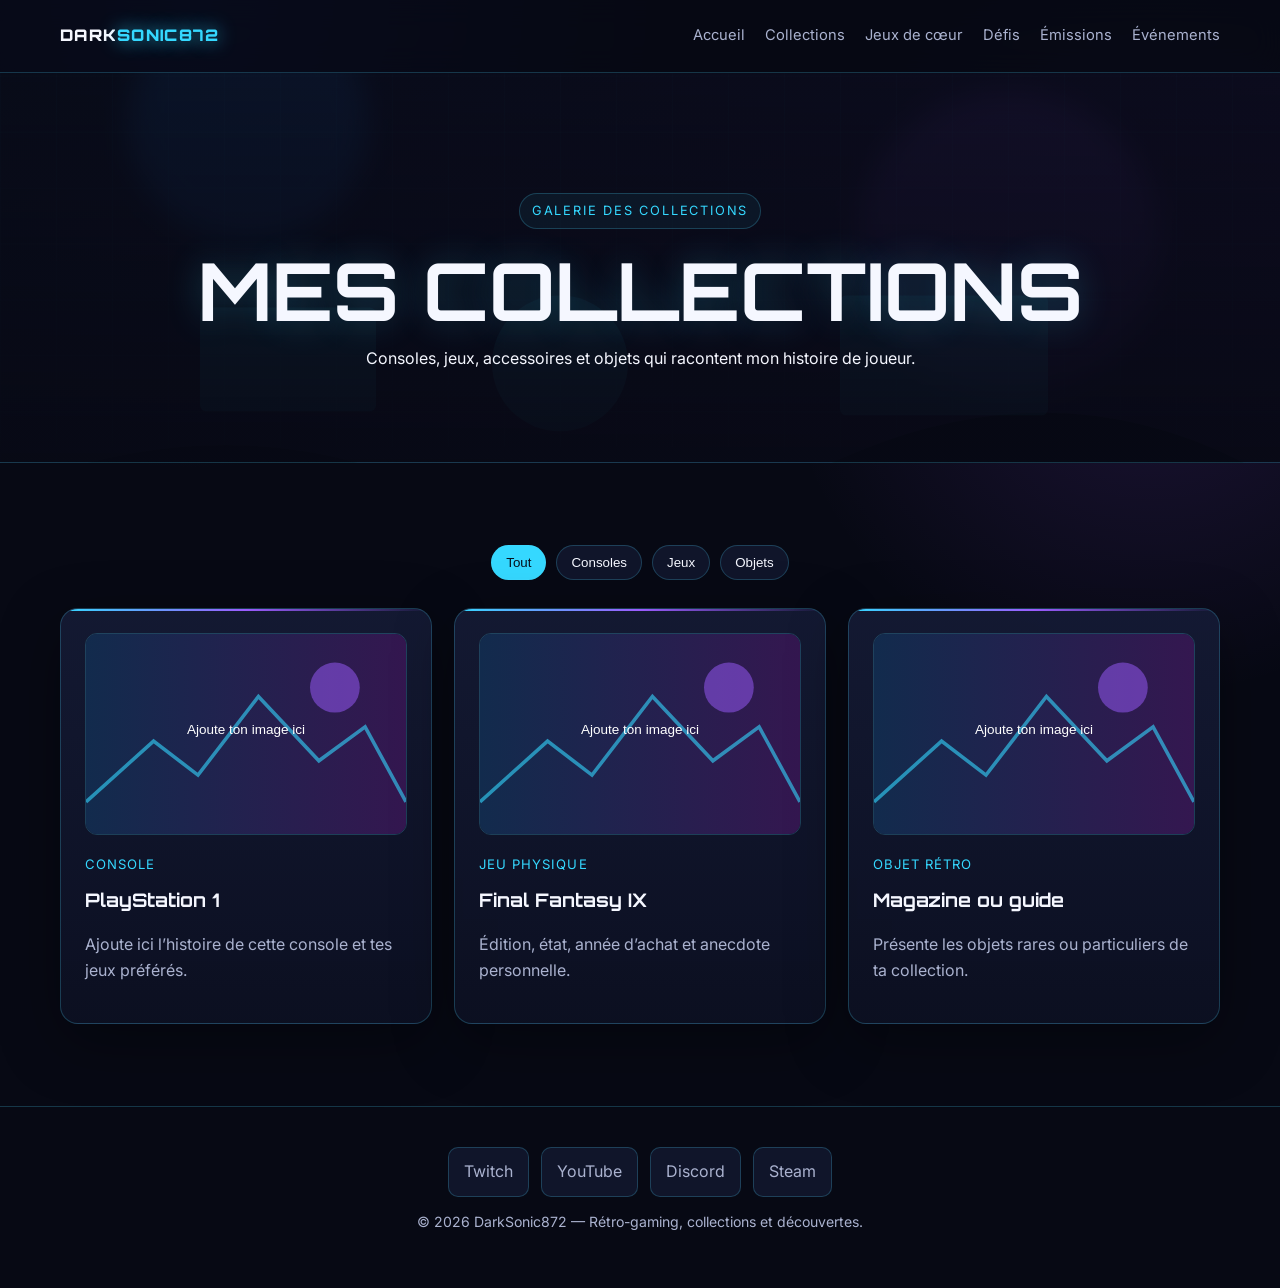
==== collections.html @ 5c7d4916 "Add files via upload" ====
<!doctype html><html lang="fr"><head><meta charset="utf-8"><meta name="viewport" content="width=device-width,initial-scale=1"><meta name="description" content="Univers gaming et rétro-gaming de DarkSonic872"><title>Mes collections — DarkSonic872</title><link rel="preconnect" href="https://fonts.googleapis.com"><link rel="preconnect" href="https://fonts.gstatic.com" crossorigin><link href="https://fonts.googleapis.com/css2?family=Inter:wght@400;600;800&family=Orbitron:wght@600;800;900&display=swap" rel="stylesheet"><link rel="stylesheet" href="css/style.css"></head><body><header class="site-header"><div class="wrap nav"><a class="brand" href="index.html">DARK<span>SONIC872</span></a><button class="menu-btn" aria-label="Ouvrir le menu">☰</button><nav class="nav-links"><a href="index.html">Accueil</a><a href="collections.html">Collections</a><a href="jeux-de-coeur.html">Jeux de cœur</a><a href="defis.html">Défis</a><a href="emissions.html">Émissions</a><a href="evenements.html">Événements</a></nav></div></header>
<main><section class="page-hero"><div class="wrap"><span class="eyebrow">Galerie des collections</span><h1>Mes collections</h1><p>Consoles, jeux, accessoires et objets qui racontent mon histoire de joueur.</p></div></section><section><div class="wrap"><div class="filters"><button class="filter-btn active" data-filter="all">Tout</button><button class="filter-btn" data-filter="console">Consoles</button><button class="filter-btn" data-filter="jeu">Jeux</button><button class="filter-btn" data-filter="objet">Objets</button></div><div class="grid grid-3"><article class="card collection-card" data-category="console"><img src="images/placeholder.svg" alt="Console"><span class="meta">Console</span><h3>PlayStation 1</h3><p>Ajoute ici l’histoire de cette console et tes jeux préférés.</p></article><article class="card collection-card" data-category="jeu"><img src="images/placeholder.svg" alt="Jeu"><span class="meta">Jeu physique</span><h3>Final Fantasy IX</h3><p>Édition, état, année d’achat et anecdote personnelle.</p></article><article class="card collection-card" data-category="objet"><img src="images/placeholder.svg" alt="Objet"><span class="meta">Objet rétro</span><h3>Magazine ou guide</h3><p>Présente les objets rares ou particuliers de ta collection.</p></article></div></div></section></main><footer class="site-footer"><div class="wrap"><div class="socials"><a href="#">Twitch</a><a href="#">YouTube</a><a href="#">Discord</a><a href="#">Steam</a></div><p class="small">© 2026 DarkSonic872 — Rétro-gaming, collections et découvertes.</p></div></footer><script src="js/script.js"></script></body></html>
---- css/style.css ----
:root{--bg:#070914;--panel:#10152a;--panel2:#151b35;--cyan:#35d8ff;--blue:#3b82f6;--purple:#9b5cff;--text:#f5f7ff;--muted:#aab2cf;--line:rgba(80,220,255,.22);--shadow:0 18px 60px rgba(0,0,0,.35)}
*{box-sizing:border-box}html{scroll-behavior:smooth}body{margin:0;font-family:Inter,Arial,sans-serif;background:radial-gradient(circle at 15% 0%,rgba(54,90,255,.18),transparent 28%),radial-gradient(circle at 90% 25%,rgba(157,80,255,.14),transparent 25%),var(--bg);color:var(--text);line-height:1.6}a{color:inherit;text-decoration:none}img{max-width:100%;display:block}.wrap{width:min(1160px,92%);margin:auto}.site-header{position:sticky;top:0;z-index:20;background:rgba(7,9,20,.82);backdrop-filter:blur(14px);border-bottom:1px solid var(--line)}.nav{min-height:72px;display:flex;align-items:center;justify-content:space-between;gap:24px}.brand{font-family:Orbitron,Arial,sans-serif;font-weight:900;letter-spacing:.08em}.brand span{color:var(--cyan);text-shadow:0 0 18px rgba(53,216,255,.8)}.nav-links{display:flex;gap:20px;align-items:center}.nav-links a{font-size:.92rem;color:var(--muted)}.nav-links a:hover,.nav-links a.active{color:var(--cyan)}.menu-btn{display:none;background:none;border:1px solid var(--line);color:white;border-radius:10px;padding:8px 11px}.hero{min-height:650px;display:grid;place-items:center;position:relative;overflow:hidden;border-bottom:1px solid var(--line)}.hero:before{content:"";position:absolute;inset:0;background:linear-gradient(rgba(8,10,24,.30),rgba(8,10,24,.92)),url('../images/hero.svg') center/cover no-repeat}.hero-content{position:relative;text-align:center;max-width:880px;padding:100px 0}.eyebrow{display:inline-block;padding:7px 12px;border:1px solid var(--line);background:rgba(53,216,255,.06);border-radius:999px;color:var(--cyan);font-size:.8rem;letter-spacing:.14em;text-transform:uppercase}.hero h1,.page-hero h1{font-family:Orbitron,Arial,sans-serif;font-size:clamp(2.8rem,8vw,6.6rem);line-height:.98;margin:22px 0 16px;text-transform:uppercase;text-shadow:0 0 35px rgba(53,216,255,.24)}.hero h1 span{display:block;color:var(--cyan)}.hero p{max-width:700px;margin:0 auto 28px;color:var(--muted);font-size:1.1rem}.actions{display:flex;justify-content:center;gap:14px;flex-wrap:wrap}.btn{display:inline-flex;align-items:center;justify-content:center;padding:13px 19px;border-radius:10px;font-weight:800;border:1px solid transparent;transition:.2s}.btn-primary{background:linear-gradient(135deg,var(--cyan),var(--blue));color:#06101c;box-shadow:0 0 28px rgba(53,216,255,.25)}.btn-secondary{border-color:rgba(155,92,255,.65);background:rgba(155,92,255,.10)}.btn:hover{transform:translateY(-2px)}section{padding:82px 0}.section-title{text-align:center;margin-bottom:36px}.section-title h2{font-family:Orbitron,Arial,sans-serif;margin:0;font-size:clamp(1.8rem,4vw,3rem)}.section-title p{color:var(--muted);max-width:680px;margin:10px auto 0}.grid{display:grid;gap:22px}.grid-3{grid-template-columns:repeat(3,1fr)}.grid-2{grid-template-columns:repeat(2,1fr)}.card{background:linear-gradient(180deg,rgba(21,27,53,.92),rgba(12,16,34,.96));border:1px solid var(--line);border-radius:18px;padding:24px;box-shadow:var(--shadow);position:relative;overflow:hidden}.card:before{content:"";position:absolute;inset:0 auto auto 0;width:100%;height:2px;background:linear-gradient(90deg,var(--cyan),var(--purple),transparent)}.card h3{font-family:Orbitron,Arial,sans-serif;margin:10px 0}.card p{color:var(--muted)}.icon{font-size:2rem}.feature-link{color:var(--cyan);font-weight:800}.spotlight{display:grid;grid-template-columns:1.1fr .9fr;gap:32px;align-items:center}.spotlight-art{border-radius:22px;overflow:hidden;border:1px solid var(--line);box-shadow:var(--shadow)}.tag{display:inline-block;color:var(--cyan);font-size:.8rem;text-transform:uppercase;letter-spacing:.13em}.stats{display:grid;grid-template-columns:repeat(3,1fr);gap:14px;margin-top:22px}.stat{padding:18px;border:1px solid var(--line);background:rgba(255,255,255,.025);border-radius:14px;text-align:center}.stat strong{display:block;font-size:1.5rem;color:var(--cyan)}.socials{display:flex;gap:12px;flex-wrap:wrap;justify-content:center}.socials a{padding:11px 15px;border-radius:10px;background:var(--panel);border:1px solid var(--line)}.page-hero{padding:120px 0 75px;text-align:center;border-bottom:1px solid var(--line);background:linear-gradient(rgba(7,9,20,.7),rgba(7,9,20,.95)),url('../images/hero.svg') center/cover}.page-hero h1{font-size:clamp(2.4rem,7vw,5rem)}.filters{display:flex;gap:10px;flex-wrap:wrap;justify-content:center;margin-bottom:28px}.filter-btn{cursor:pointer;border:1px solid var(--line);background:var(--panel);color:var(--text);padding:9px 14px;border-radius:999px}.filter-btn.active{background:var(--cyan);color:#06101c}.collection-card img,.game-card img,.event-card img{aspect-ratio:16/10;object-fit:cover;border-radius:12px;border:1px solid var(--line);margin-bottom:16px}.meta{color:var(--cyan);font-size:.82rem;text-transform:uppercase;letter-spacing:.08em}.progress{height:11px;background:#070a15;border-radius:999px;overflow:hidden;border:1px solid var(--line)}.progress span{display:block;height:100%;background:linear-gradient(90deg,var(--cyan),var(--purple))}.status{display:inline-block;padding:5px 9px;border-radius:999px;background:rgba(53,216,255,.10);color:var(--cyan);font-size:.78rem}.site-footer{padding:40px 0;border-top:1px solid var(--line);color:var(--muted);text-align:center}.small{font-size:.88rem}.hidden{display:none!important}
@media(max-width:850px){.grid-3{grid-template-columns:1fr 1fr}.spotlight{grid-template-columns:1fr}.nav-links{display:none;position:absolute;left:4%;right:4%;top:72px;flex-direction:column;background:#0b0f20;border:1px solid var(--line);padding:18px;border-radius:14px}.nav-links.open{display:flex}.menu-btn{display:block}.hero{min-height:560px}}
@media(max-width:600px){.grid-3,.grid-2,.stats{grid-template-columns:1fr}.hero-content{padding:80px 0}.hero h1{font-size:2.7rem}section{padding:62px 0}.card{padding:20px}}
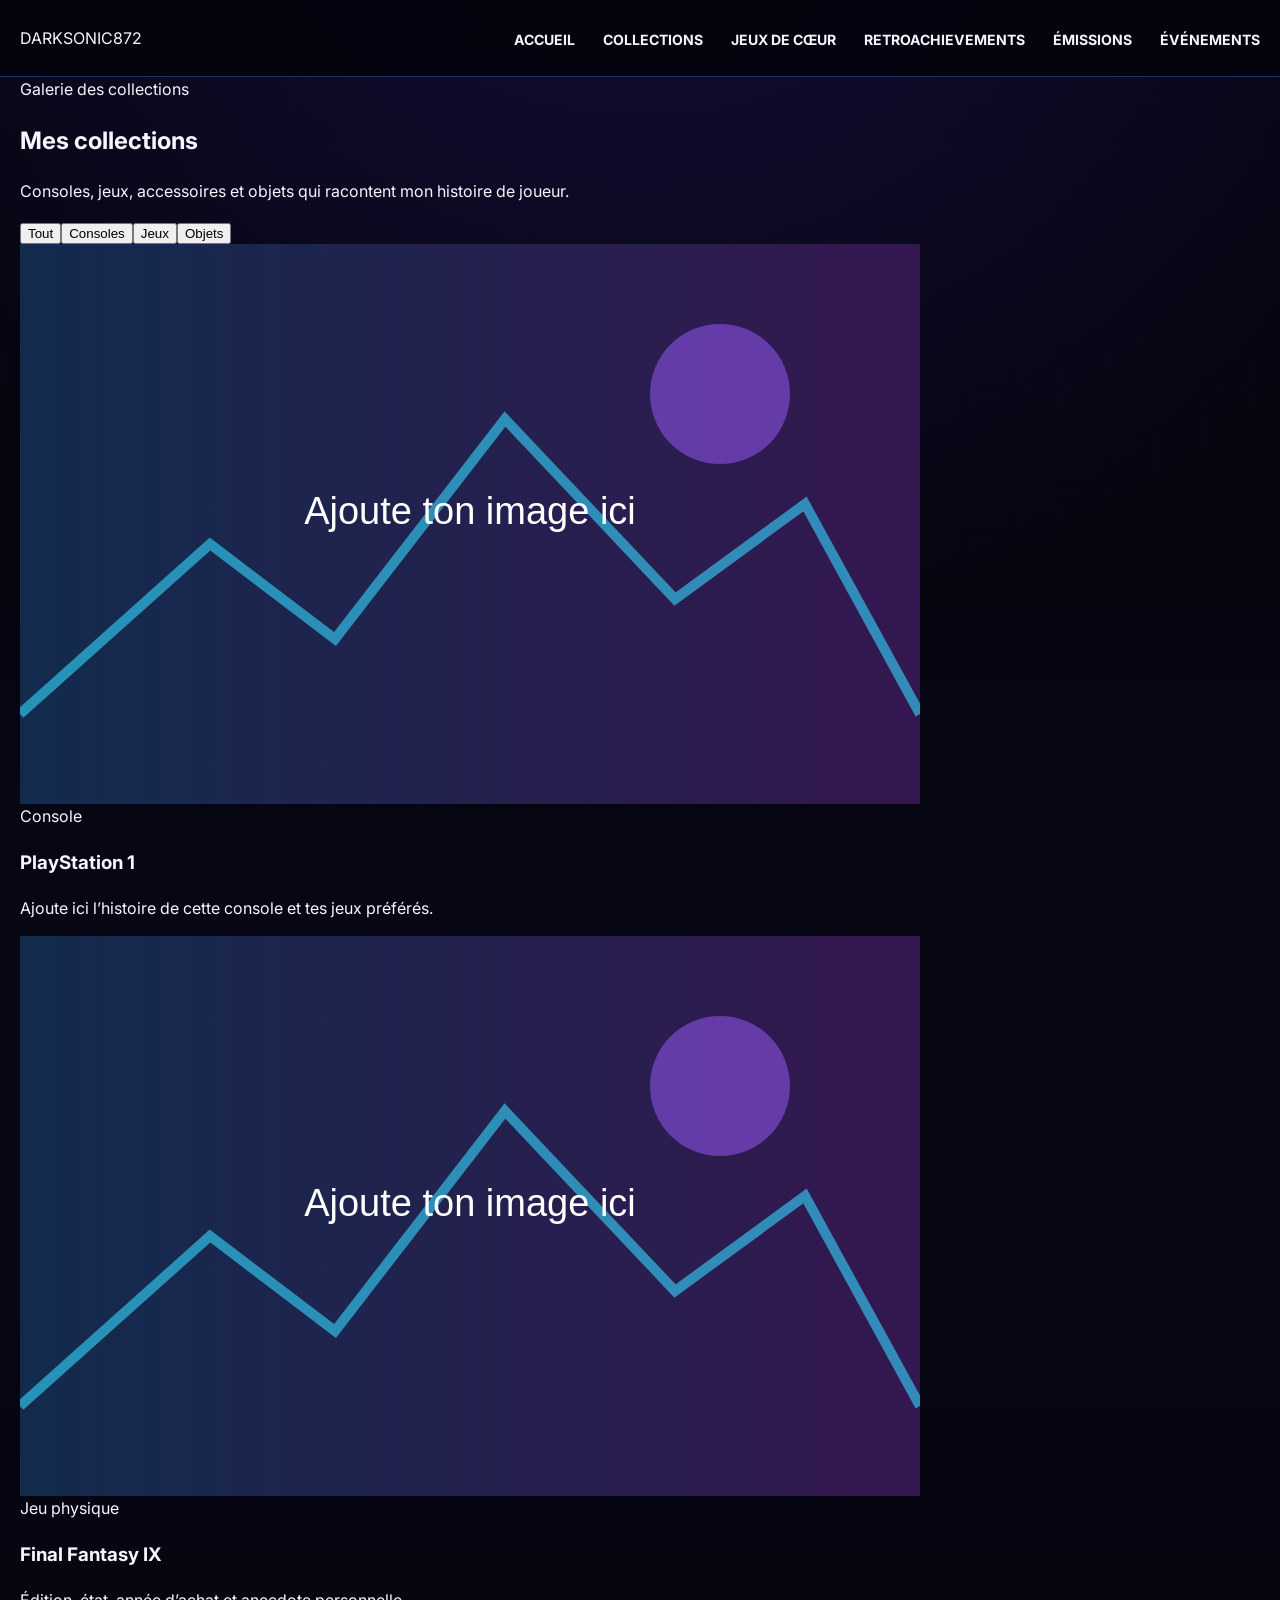
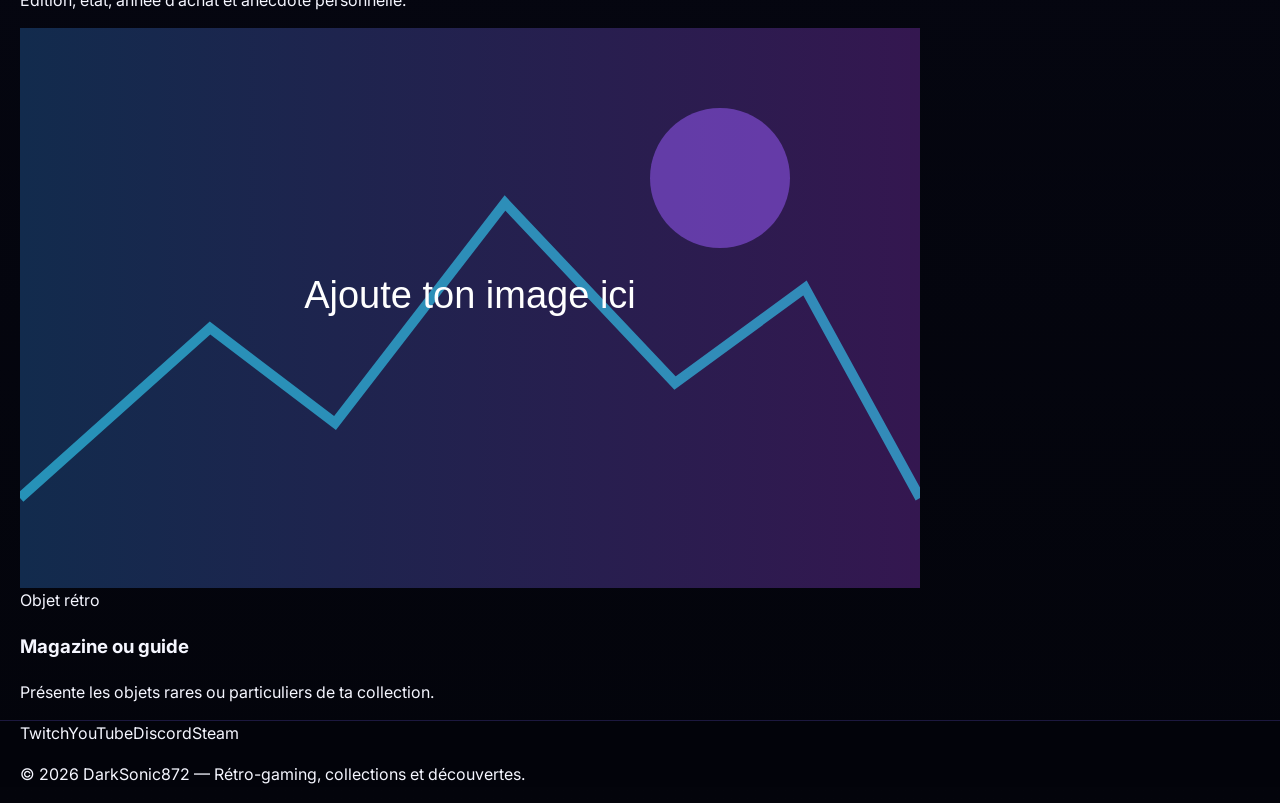
==== commit 2ff1842c: "Add files via upload" ====
--- a/collections.html
+++ b/collections.html
@@ -1,2 +1,2 @@
-<!doctype html><html lang="fr"><head><meta charset="utf-8"><meta name="viewport" content="width=device-width,initial-scale=1"><meta name="description" content="Univers gaming et rétro-gaming de DarkSonic872"><title>Mes collections — DarkSonic872</title><link rel="preconnect" href="https://fonts.googleapis.com"><link rel="preconnect" href="https://fonts.gstatic.com" crossorigin><link href="https://fonts.googleapis.com/css2?family=Inter:wght@400;600;800&family=Orbitron:wght@600;800;900&display=swap" rel="stylesheet"><link rel="stylesheet" href="css/style.css"></head><body><header class="site-header"><div class="wrap nav"><a class="brand" href="index.html">DARK<span>SONIC872</span></a><button class="menu-btn" aria-label="Ouvrir le menu">☰</button><nav class="nav-links"><a href="index.html">Accueil</a><a href="collections.html">Collections</a><a href="jeux-de-coeur.html">Jeux de cœur</a><a href="defis.html">Défis</a><a href="emissions.html">Émissions</a><a href="evenements.html">Événements</a></nav></div></header>
+<!doctype html><html lang="fr"><head><meta charset="utf-8"><meta name="viewport" content="width=device-width,initial-scale=1"><meta name="description" content="Univers gaming et rétro-gaming de DarkSonic872"><title>Mes collections — DarkSonic872</title><link rel="preconnect" href="https://fonts.googleapis.com"><link rel="preconnect" href="https://fonts.gstatic.com" crossorigin><link href="https://fonts.googleapis.com/css2?family=Inter:wght@400;600;800&family=Orbitron:wght@600;800;900&display=swap" rel="stylesheet"><link rel="stylesheet" href="css/style.css"></head><body><header class="site-header"><div class="wrap nav"><a class="brand" href="index.html">DARK<span>SONIC872</span></a><button class="menu-btn" aria-label="Ouvrir le menu">☰</button><nav class="nav-links"><a href="index.html">Accueil</a><a href="collections.html">Collections</a><a href="jeux-de-coeur.html">Jeux de cœur</a><a href="retroachievements.html">RetroAchievements</a><a href="emissions.html">Émissions</a><a href="evenements.html">Événements</a></nav></div></header>
 <main><section class="page-hero"><div class="wrap"><span class="eyebrow">Galerie des collections</span><h1>Mes collections</h1><p>Consoles, jeux, accessoires et objets qui racontent mon histoire de joueur.</p></div></section><section><div class="wrap"><div class="filters"><button class="filter-btn active" data-filter="all">Tout</button><button class="filter-btn" data-filter="console">Consoles</button><button class="filter-btn" data-filter="jeu">Jeux</button><button class="filter-btn" data-filter="objet">Objets</button></div><div class="grid grid-3"><article class="card collection-card" data-category="console"><img src="images/placeholder.svg" alt="Console"><span class="meta">Console</span><h3>PlayStation 1</h3><p>Ajoute ici l’histoire de cette console et tes jeux préférés.</p></article><article class="card collection-card" data-category="jeu"><img src="images/placeholder.svg" alt="Jeu"><span class="meta">Jeu physique</span><h3>Final Fantasy IX</h3><p>Édition, état, année d’achat et anecdote personnelle.</p></article><article class="card collection-card" data-category="objet"><img src="images/placeholder.svg" alt="Objet"><span class="meta">Objet rétro</span><h3>Magazine ou guide</h3><p>Présente les objets rares ou particuliers de ta collection.</p></article></div></div></section></main><footer class="site-footer"><div class="wrap"><div class="socials"><a href="#">Twitch</a><a href="#">YouTube</a><a href="#">Discord</a><a href="#">Steam</a></div><p class="small">© 2026 DarkSonic872 — Rétro-gaming, collections et découvertes.</p></div></footer><script src="js/script.js"></script></body></html>
--- a/css/style.css
+++ b/css/style.css
@@ -1,4 +1,335 @@
-:root{--bg:#070914;--panel:#10152a;--panel2:#151b35;--cyan:#35d8ff;--blue:#3b82f6;--purple:#9b5cff;--text:#f5f7ff;--muted:#aab2cf;--line:rgba(80,220,255,.22);--shadow:0 18px 60px rgba(0,0,0,.35)}
-*{box-sizing:border-box}html{scroll-behavior:smooth}body{margin:0;font-family:Inter,Arial,sans-serif;background:radial-gradient(circle at 15% 0%,rgba(54,90,255,.18),transparent 28%),radial-gradient(circle at 90% 25%,rgba(157,80,255,.14),transparent 25%),var(--bg);color:var(--text);line-height:1.6}a{color:inherit;text-decoration:none}img{max-width:100%;display:block}.wrap{width:min(1160px,92%);margin:auto}.site-header{position:sticky;top:0;z-index:20;background:rgba(7,9,20,.82);backdrop-filter:blur(14px);border-bottom:1px solid var(--line)}.nav{min-height:72px;display:flex;align-items:center;justify-content:space-between;gap:24px}.brand{font-family:Orbitron,Arial,sans-serif;font-weight:900;letter-spacing:.08em}.brand span{color:var(--cyan);text-shadow:0 0 18px rgba(53,216,255,.8)}.nav-links{display:flex;gap:20px;align-items:center}.nav-links a{font-size:.92rem;color:var(--muted)}.nav-links a:hover,.nav-links a.active{color:var(--cyan)}.menu-btn{display:none;background:none;border:1px solid var(--line);color:white;border-radius:10px;padding:8px 11px}.hero{min-height:650px;display:grid;place-items:center;position:relative;overflow:hidden;border-bottom:1px solid var(--line)}.hero:before{content:"";position:absolute;inset:0;background:linear-gradient(rgba(8,10,24,.30),rgba(8,10,24,.92)),url('../images/hero.svg') center/cover no-repeat}.hero-content{position:relative;text-align:center;max-width:880px;padding:100px 0}.eyebrow{display:inline-block;padding:7px 12px;border:1px solid var(--line);background:rgba(53,216,255,.06);border-radius:999px;color:var(--cyan);font-size:.8rem;letter-spacing:.14em;text-transform:uppercase}.hero h1,.page-hero h1{font-family:Orbitron,Arial,sans-serif;font-size:clamp(2.8rem,8vw,6.6rem);line-height:.98;margin:22px 0 16px;text-transform:uppercase;text-shadow:0 0 35px rgba(53,216,255,.24)}.hero h1 span{display:block;color:var(--cyan)}.hero p{max-width:700px;margin:0 auto 28px;color:var(--muted);font-size:1.1rem}.actions{display:flex;justify-content:center;gap:14px;flex-wrap:wrap}.btn{display:inline-flex;align-items:center;justify-content:center;padding:13px 19px;border-radius:10px;font-weight:800;border:1px solid transparent;transition:.2s}.btn-primary{background:linear-gradient(135deg,var(--cyan),var(--blue));color:#06101c;box-shadow:0 0 28px rgba(53,216,255,.25)}.btn-secondary{border-color:rgba(155,92,255,.65);background:rgba(155,92,255,.10)}.btn:hover{transform:translateY(-2px)}section{padding:82px 0}.section-title{text-align:center;margin-bottom:36px}.section-title h2{font-family:Orbitron,Arial,sans-serif;margin:0;font-size:clamp(1.8rem,4vw,3rem)}.section-title p{color:var(--muted);max-width:680px;margin:10px auto 0}.grid{display:grid;gap:22px}.grid-3{grid-template-columns:repeat(3,1fr)}.grid-2{grid-template-columns:repeat(2,1fr)}.card{background:linear-gradient(180deg,rgba(21,27,53,.92),rgba(12,16,34,.96));border:1px solid var(--line);border-radius:18px;padding:24px;box-shadow:var(--shadow);position:relative;overflow:hidden}.card:before{content:"";position:absolute;inset:0 auto auto 0;width:100%;height:2px;background:linear-gradient(90deg,var(--cyan),var(--purple),transparent)}.card h3{font-family:Orbitron,Arial,sans-serif;margin:10px 0}.card p{color:var(--muted)}.icon{font-size:2rem}.feature-link{color:var(--cyan);font-weight:800}.spotlight{display:grid;grid-template-columns:1.1fr .9fr;gap:32px;align-items:center}.spotlight-art{border-radius:22px;overflow:hidden;border:1px solid var(--line);box-shadow:var(--shadow)}.tag{display:inline-block;color:var(--cyan);font-size:.8rem;text-transform:uppercase;letter-spacing:.13em}.stats{display:grid;grid-template-columns:repeat(3,1fr);gap:14px;margin-top:22px}.stat{padding:18px;border:1px solid var(--line);background:rgba(255,255,255,.025);border-radius:14px;text-align:center}.stat strong{display:block;font-size:1.5rem;color:var(--cyan)}.socials{display:flex;gap:12px;flex-wrap:wrap;justify-content:center}.socials a{padding:11px 15px;border-radius:10px;background:var(--panel);border:1px solid var(--line)}.page-hero{padding:120px 0 75px;text-align:center;border-bottom:1px solid var(--line);background:linear-gradient(rgba(7,9,20,.7),rgba(7,9,20,.95)),url('../images/hero.svg') center/cover}.page-hero h1{font-size:clamp(2.4rem,7vw,5rem)}.filters{display:flex;gap:10px;flex-wrap:wrap;justify-content:center;margin-bottom:28px}.filter-btn{cursor:pointer;border:1px solid var(--line);background:var(--panel);color:var(--text);padding:9px 14px;border-radius:999px}.filter-btn.active{background:var(--cyan);color:#06101c}.collection-card img,.game-card img,.event-card img{aspect-ratio:16/10;object-fit:cover;border-radius:12px;border:1px solid var(--line);margin-bottom:16px}.meta{color:var(--cyan);font-size:.82rem;text-transform:uppercase;letter-spacing:.08em}.progress{height:11px;background:#070a15;border-radius:999px;overflow:hidden;border:1px solid var(--line)}.progress span{display:block;height:100%;background:linear-gradient(90deg,var(--cyan),var(--purple))}.status{display:inline-block;padding:5px 9px;border-radius:999px;background:rgba(53,216,255,.10);color:var(--cyan);font-size:.78rem}.site-footer{padding:40px 0;border-top:1px solid var(--line);color:var(--muted);text-align:center}.small{font-size:.88rem}.hidden{display:none!important}
-@media(max-width:850px){.grid-3{grid-template-columns:1fr 1fr}.spotlight{grid-template-columns:1fr}.nav-links{display:none;position:absolute;left:4%;right:4%;top:72px;flex-direction:column;background:#0b0f20;border:1px solid var(--line);padding:18px;border-radius:14px}.nav-links.open{display:flex}.menu-btn{display:block}.hero{min-height:560px}}
-@media(max-width:600px){.grid-3,.grid-2,.stats{grid-template-columns:1fr}.hero-content{padding:80px 0}.hero h1{font-size:2.7rem}section{padding:62px 0}.card{padding:20px}}
+:root {
+  --bg: #050611;
+  --bg-soft: #090b19;
+  --panel: rgba(10, 13, 29, 0.88);
+  --panel-solid: #0c1022;
+  --text: #f5f6ff;
+  --muted: #a8acc4;
+  --purple: #c45cff;
+  --purple-dark: #7b2cff;
+  --blue: #37a7ff;
+  --cyan: #39e5ff;
+  --green: #4cf27a;
+  --red: #ff4f62;
+  --gold: #ffd45a;
+  --border: rgba(116, 151, 255, 0.26);
+  --shadow: 0 24px 80px rgba(0, 0, 0, 0.48);
+}
+
+* { box-sizing: border-box; }
+html { scroll-behavior: smooth; }
+body {
+  margin: 0;
+  min-width: 320px;
+  color: var(--text);
+  background:
+    radial-gradient(circle at 50% -15%, rgba(100, 50, 255, 0.22), transparent 35%),
+    linear-gradient(180deg, #04050d 0%, #060713 45%, #03040b 100%);
+  font-family: Inter, Arial, sans-serif;
+  line-height: 1.55;
+}
+body::before {
+  content: "";
+  position: fixed;
+  inset: 0;
+  z-index: -1;
+  pointer-events: none;
+  opacity: .16;
+  background-image:
+    linear-gradient(rgba(72, 98, 180, .12) 1px, transparent 1px),
+    linear-gradient(90deg, rgba(72, 98, 180, .12) 1px, transparent 1px);
+  background-size: 48px 48px;
+  mask-image: linear-gradient(to bottom, black, transparent 85%);
+}
+a { color: inherit; text-decoration: none; }
+img { max-width: 100%; display: block; }
+button, a { -webkit-tap-highlight-color: transparent; }
+.wrap { width: min(1320px, calc(100% - 40px)); margin: 0 auto; }
+
+.site-header {
+  position: sticky;
+  top: 0;
+  z-index: 50;
+  border-bottom: 1px solid rgba(80, 137, 255, .35);
+  background: rgba(3, 4, 12, .88);
+  backdrop-filter: blur(18px);
+}
+.nav { min-height: 76px; display: flex; align-items: center; gap: 28px; }
+.brand { width: 230px; flex: 0 0 auto; }
+.brand img { width: 100%; height: 54px; object-fit: contain; object-position: left center; }
+.nav-links { display: flex; align-items: center; justify-content: center; gap: 28px; margin-left: auto; }
+.nav-links a {
+  position: relative;
+  padding: 27px 0 24px;
+  color: #f4f5ff;
+  font-weight: 700;
+  font-size: .88rem;
+  text-transform: uppercase;
+}
+.nav-links a::after {
+  content: "";
+  position: absolute;
+  left: 0; right: 0; bottom: 15px;
+  height: 2px;
+  transform: scaleX(0);
+  background: linear-gradient(90deg, var(--blue), var(--purple));
+  box-shadow: 0 0 14px var(--purple);
+  transition: transform .2s ease;
+}
+.nav-links a:hover::after, .nav-links a.active::after { transform: scaleX(1); }
+.header-socials { display: flex; gap: 9px; margin-left: 10px; }
+.header-socials a {
+  width: 38px; height: 38px;
+  display: grid; place-items: center;
+  border: 1px solid var(--border);
+  border-radius: 10px;
+  background: rgba(14, 18, 38, .8);
+  font-weight: 900;
+  transition: transform .2s ease, box-shadow .2s ease, border-color .2s ease;
+}
+.header-socials a:hover { transform: translateY(-3px); border-color: var(--cyan); box-shadow: 0 0 22px rgba(57,229,255,.34); }
+.menu-btn { display: none; margin-left: auto; border: 0; background: transparent; color: white; font-size: 1.8rem; cursor: pointer; }
+
+.hero {
+  position: relative;
+  overflow: hidden;
+  padding: 72px 0 42px;
+  border-bottom: 1px solid rgba(118, 80, 255, .28);
+  background:
+    linear-gradient(180deg, rgba(4,5,14,.25), rgba(4,5,14,.9)),
+    radial-gradient(circle at 15% 50%, rgba(43,106,255,.17), transparent 28%),
+    radial-gradient(circle at 85% 42%, rgba(194,54,255,.18), transparent 30%);
+}
+.hero::after {
+  content: "";
+  position: absolute;
+  left: 50%; bottom: -120px;
+  width: 780px; height: 270px;
+  transform: translateX(-50%);
+  background: radial-gradient(ellipse, rgba(99, 55, 255, .3), transparent 67%);
+  filter: blur(30px);
+}
+.hero-glow { position: absolute; border-radius: 50%; filter: blur(80px); opacity: .24; }
+.hero-glow-one { width: 360px; height: 360px; left: -100px; top: 50px; background: var(--blue); }
+.hero-glow-two { width: 360px; height: 360px; right: -100px; top: 20px; background: var(--purple); }
+.hero-content { position: relative; z-index: 2; text-align: center; }
+.hero-banner {
+  display: block;
+  width: min(950px, 92vw);
+  max-height: 320px;
+  object-fit: contain;
+  margin: 0 auto 18px;
+  border-radius: 18px;
+  filter: drop-shadow(0 0 18px rgba(57,160,255,.28)) drop-shadow(0 0 34px rgba(192,67,255,.20));
+  animation: logo-in .9s ease both;
+}
+@keyframes logo-in { from { opacity: 0; transform: translateY(-18px) scale(.97); } to { opacity: 1; transform: none; } }
+.hero-tagline { display: flex; justify-content: center; flex-wrap: wrap; gap: 14px 26px; margin: 0 auto 30px; font-size: 1rem; font-weight: 600; }
+.hero-tagline span { white-space: nowrap; }
+.hero-links { display: grid; grid-template-columns: repeat(3, 1fr); gap: 18px; max-width: 1000px; margin: 0 auto; }
+.network-card {
+  min-height: 116px;
+  display: grid;
+  grid-template-columns: 66px 1fr auto;
+  align-items: center;
+  gap: 14px;
+  padding: 16px;
+  border: 1px solid;
+  border-radius: 15px;
+  background: linear-gradient(145deg, rgba(23,23,48,.96), rgba(6,8,20,.96));
+  box-shadow: var(--shadow);
+  text-align: left;
+  transition: transform .22s ease, box-shadow .22s ease;
+}
+.network-card:hover { transform: translateY(-6px); }
+ .twitch-card { border-color: rgba(211,85,255,.82); box-shadow: 0 0 28px rgba(187,64,255,.18); }
+.norage-card { border-color: rgba(56,196,255,.82); box-shadow: 0 0 28px rgba(56,196,255,.18); }
+.syndicate-card { border-color: rgba(231,66,255,.82); box-shadow: 0 0 30px rgba(214,49,255,.20); }
+.twitch-card:hover { box-shadow: 0 0 34px rgba(187,64,255,.34); }
+.norage-card:hover { box-shadow: 0 0 34px rgba(56,196,255,.32); }
+.syndicate-card:hover { border-color: #f05cff; box-shadow: 0 0 36px rgba(231,66,255,.38), 0 0 14px rgba(95,80,255,.20); }
+.network-image {
+  width: 66px; height: 66px;
+  display: grid; place-items: center;
+  padding: 7px;
+  border-radius: 13px;
+  font-size: .67rem;
+  text-align: center;
+  color: rgba(255,255,255,.75);
+  background: rgba(255,255,255,.055);
+  border: 1px dashed rgba(255,255,255,.22);
+}
+.network-copy { display: flex; flex-direction: column; gap: 5px; }
+.network-copy strong { font-family: Orbitron, sans-serif; text-transform: uppercase; font-size: 1.02rem; }
+ .twitch-card strong { color: #e27bff; }
+.norage-card strong { color: #5fc9ff; }
+.syndicate-card strong { color: #f05cff; }
+.twitch-card .network-arrow { color: #e27bff; }
+.norage-card .network-arrow { color: #5fc9ff; }
+.syndicate-card .network-arrow { color: #f05cff; }
+.network-copy small { color: var(--muted); }
+.network-arrow { font-size: 1.55rem; }
+
+.universe-section { padding: 42px 0 16px; }
+.section-heading { display: grid; grid-template-columns: 1fr auto 1fr; align-items: center; gap: 20px; margin-bottom: 26px; }
+.section-heading span { height: 1px; background: linear-gradient(90deg, transparent, var(--purple)); }
+.section-heading span:last-child { background: linear-gradient(90deg, var(--purple), transparent); }
+.section-heading h1 { margin: 0; font-family: Orbitron, sans-serif; font-size: clamp(1.15rem, 2.5vw, 1.6rem); text-align: center; text-transform: uppercase; }
+.universe-grid { display: grid; grid-template-columns: repeat(5, minmax(0, 1fr)); gap: 16px; }
+.universe-card {
+  overflow: hidden;
+  min-width: 0;
+  border: 1px solid var(--card-color);
+  border-radius: 15px;
+  background: linear-gradient(180deg, rgba(12,15,33,.97), rgba(7,9,20,.97));
+  box-shadow: 0 14px 40px rgba(0,0,0,.3);
+  transition: transform .22s ease, box-shadow .22s ease;
+}
+.universe-card:hover { transform: translateY(-7px); box-shadow: 0 0 30px color-mix(in srgb, var(--card-color) 28%, transparent); }
+.collections-card { --card-color: #d36cff; }
+.hearts-card { --card-color: #ff657d; }
+.retroachievements-card { --card-color: #ffd25c; }
+.shows-card { --card-color: #52a9ff; }
+.events-card { --card-color: #56ef82; }
+.card-visual { height: 128px; display: grid; place-items: center; border-bottom: 1px solid rgba(255,255,255,.09); color: rgba(255,255,255,.48); font-size: .78rem; background: linear-gradient(135deg, rgba(255,255,255,.055), rgba(255,255,255,.015)); }
+.card-content { padding: 16px; }
+.card-content p { margin: 0 0 2px; color: var(--card-color); font-weight: 800; font-size: .78rem; text-transform: uppercase; }
+.card-content h2 { margin: 0 0 12px; font-family: Orbitron, sans-serif; font-size: 1.02rem; text-transform: uppercase; }
+.card-content span { color: var(--muted); font-size: .88rem; }
+
+.bottom-section { padding: 20px 0 48px; }
+.bottom-grid { display: grid; grid-template-columns: 1.55fr 1fr; gap: 18px; }
+.live-panel, .find-me-panel {
+  border: 1px solid rgba(97,152,255,.55);
+  border-radius: 16px;
+  background: linear-gradient(150deg, rgba(13,17,38,.96), rgba(5,7,18,.96));
+  box-shadow: var(--shadow);
+}
+.live-panel { border-color: rgba(199,82,255,.72); padding: 20px; }
+.find-me-panel { padding: 20px; }
+.panel-title { display: flex; justify-content: space-between; align-items: center; gap: 16px; margin-bottom: 15px; }
+.panel-title p { margin: 0; font-family: Orbitron, sans-serif; color: #ca78ff; font-weight: 800; text-transform: uppercase; }
+.find-me-panel .panel-title p { color: #5eb5ff; }
+.status-pill { padding: 6px 10px; border: 1px solid rgba(195,89,255,.5); border-radius: 999px; color: #e5b8ff; background: rgba(172,55,255,.11); font-size: .75rem; font-weight: 800; text-transform: uppercase; }
+.twitch-frame-wrap { position: relative; aspect-ratio: 16 / 9; overflow: hidden; border-radius: 12px; background: #05050a; border: 1px solid rgba(255,255,255,.1); }
+.twitch-frame-wrap iframe { width: 100%; height: 100%; border: 0; }
+.live-actions { display: flex; align-items: center; justify-content: space-between; gap: 24px; margin-top: 16px; }
+.live-actions h2 { margin: 0 0 5px; font-family: Orbitron, sans-serif; font-size: 1.05rem; }
+.live-actions p { margin: 0; color: var(--muted); font-size: .88rem; }
+.btn { display: inline-flex; align-items: center; justify-content: center; min-height: 44px; padding: 0 18px; border-radius: 9px; font-weight: 800; white-space: nowrap; transition: transform .2s ease, box-shadow .2s ease; }
+.btn:hover { transform: translateY(-3px); }
+.btn-twitch { border: 1px solid #c45cff; background: linear-gradient(135deg, #7d2ee7, #a83eff); box-shadow: 0 0 22px rgba(183,59,255,.25); }
+.find-links { display: grid; gap: 6px; }
+.find-links a { display: grid; grid-template-columns: 42px 1fr auto; align-items: center; gap: 13px; padding: 10px; border-radius: 11px; transition: background .2s ease, transform .2s ease; }
+.find-links a:hover { transform: translateX(4px); background: rgba(255,255,255,.045); }
+.find-icon { width: 38px; height: 38px; display: grid; place-items: center; border-radius: 10px; font-weight: 900; }
+.twitch-icon { background: #7a2cdb; }
+.norage-icon { background: #2878e8; }
+.syndicate-icon { background: #25b94c; }
+.youtube-icon { background: #e72d3f; }
+.find-links span:nth-child(2) { display: flex; flex-direction: column; }
+.find-links strong { font-size: .95rem; }
+.find-links small { color: var(--muted); }
+.find-links b { color: #64bdff; font-size: 1.25rem; }
+
+.site-footer { border-top: 1px solid rgba(117,100,255,.22); background: rgba(3,4,11,.9); }
+.footer-content { min-height: 76px; display: flex; justify-content: space-between; align-items: center; gap: 20px; color: #8f93a9; font-size: .86rem; }
+.footer-content span { color: #ff435c; }
+
+@media (max-width: 1100px) {
+  .header-socials { display: none; }
+  .universe-grid { grid-template-columns: repeat(3, 1fr); }
+  .bottom-grid { grid-template-columns: 1fr; }
+}
+@media (max-width: 840px) {
+  .nav { min-height: 68px; flex-wrap: wrap; }
+  .brand { width: 175px; }
+  .menu-btn { display: block; }
+  .nav-links { display: none; width: 100%; order: 5; flex-direction: column; align-items: stretch; gap: 0; padding-bottom: 12px; }
+  .nav-links.open { display: flex; }
+  .nav-links a { padding: 12px 4px; }
+  .nav-links a::after { bottom: 6px; right: auto; width: 80px; }
+  .hero { padding-top: 44px; }
+  .hero-links { grid-template-columns: 1fr; max-width: 600px; }
+  .universe-grid { grid-template-columns: repeat(2, 1fr); }
+}
+@media (max-width: 560px) {
+  .wrap { width: min(100% - 24px, 1320px); }
+  .hero-banner { width: 100%; margin-bottom: 14px; border-radius: 12px; }
+  .hero-tagline { gap: 8px 16px; font-size: .9rem; }
+  .network-card { grid-template-columns: 58px 1fr auto; }
+  .network-image { width: 58px; height: 58px; }
+  .section-heading { grid-template-columns: 1fr; }
+  .section-heading span { display: none; }
+  .universe-grid { grid-template-columns: 1fr; }
+  .card-visual { height: 155px; }
+  .live-panel, .find-me-panel { padding: 14px; }
+  .live-actions { align-items: stretch; flex-direction: column; }
+  .btn { width: 100%; }
+  .footer-content { padding: 18px 0; align-items: flex-start; flex-direction: column; gap: 6px; }
+}
+
+/* ===== V2 : images pilotées par JSON ===== */
+.image-slot {
+  background-position: center;
+  background-repeat: no-repeat;
+  background-size: cover;
+}
+.network-image.image-slot {
+  padding: 0;
+  border-style: solid;
+  color: transparent;
+  overflow: hidden;
+}
+.card-visual.image-slot {
+  position: relative;
+  overflow: hidden;
+  color: transparent;
+}
+.card-visual.image-slot::after {
+  content: "";
+  position: absolute;
+  inset: 0;
+  background: linear-gradient(180deg, transparent 45%, rgba(3,5,14,.72));
+  pointer-events: none;
+}
+.data-error {
+  grid-column: 1 / -1;
+  margin: 0;
+  padding: 18px;
+  border: 1px solid rgba(255,79,98,.45);
+  border-radius: 12px;
+  background: rgba(255,79,98,.08);
+  color: #ffd7dc;
+}
+
+/* --- V2.2 : emplacements d'images faciles à remplacer --- */
+.find-me-layout {
+  display: grid;
+  grid-template-columns: minmax(0, 1fr) 180px;
+  gap: 18px;
+  align-items: stretch;
+}
+.find-me-art {
+  min-height: 230px;
+  border-radius: 14px;
+  background-size: cover;
+  background-position: center;
+  border: 1px solid rgba(94,181,255,.25);
+  opacity: .92;
+}
+.twitch-frame-wrap {
+  background-size: cover;
+  background-position: center;
+  background-repeat: no-repeat;
+}
+.twitch-frame-wrap iframe {
+  background: transparent;
+}
+@media (max-width: 900px) {
+  .find-me-layout { grid-template-columns: 1fr; }
+  .find-me-art { min-height: 180px; }
+}
+
+/* RetroAchievements */
+.ra-month-card{margin-top:18px;border-color:rgba(255,210,92,.65);box-shadow:0 0 30px rgba(255,210,92,.12)}
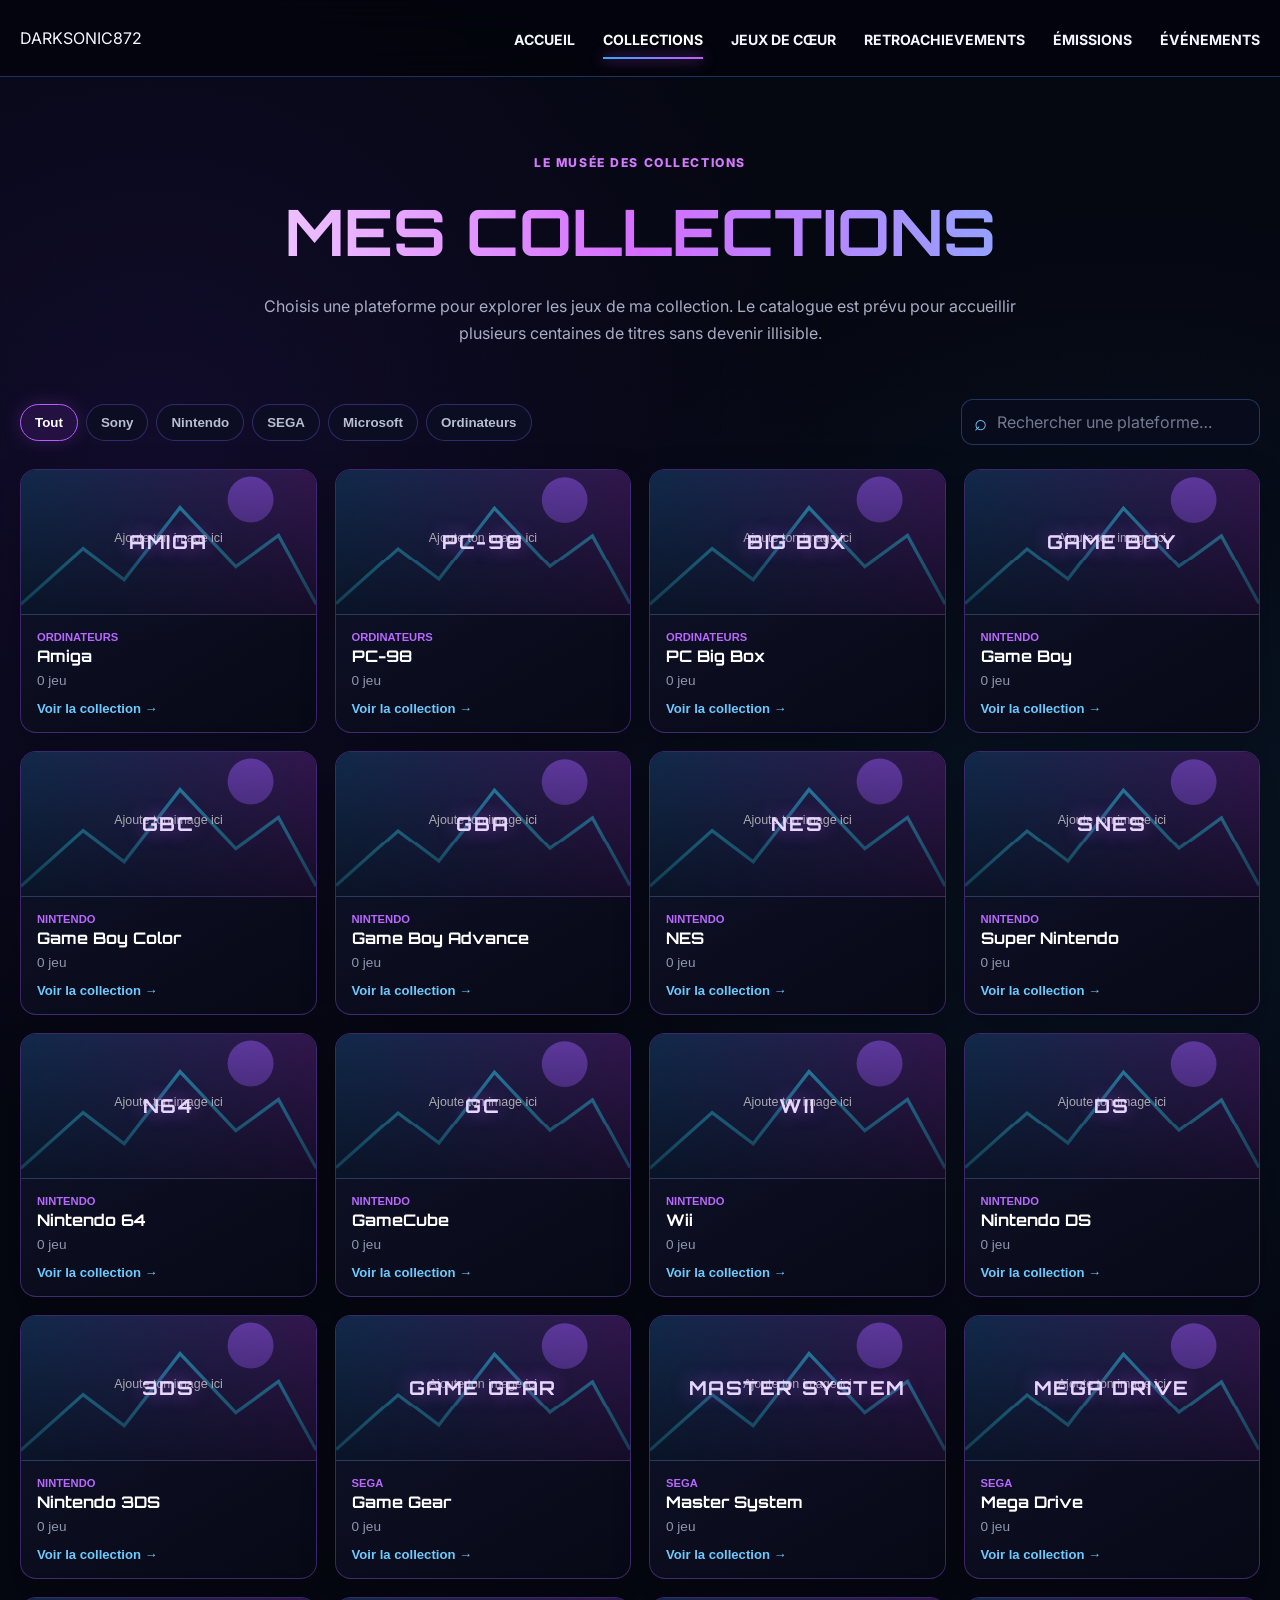
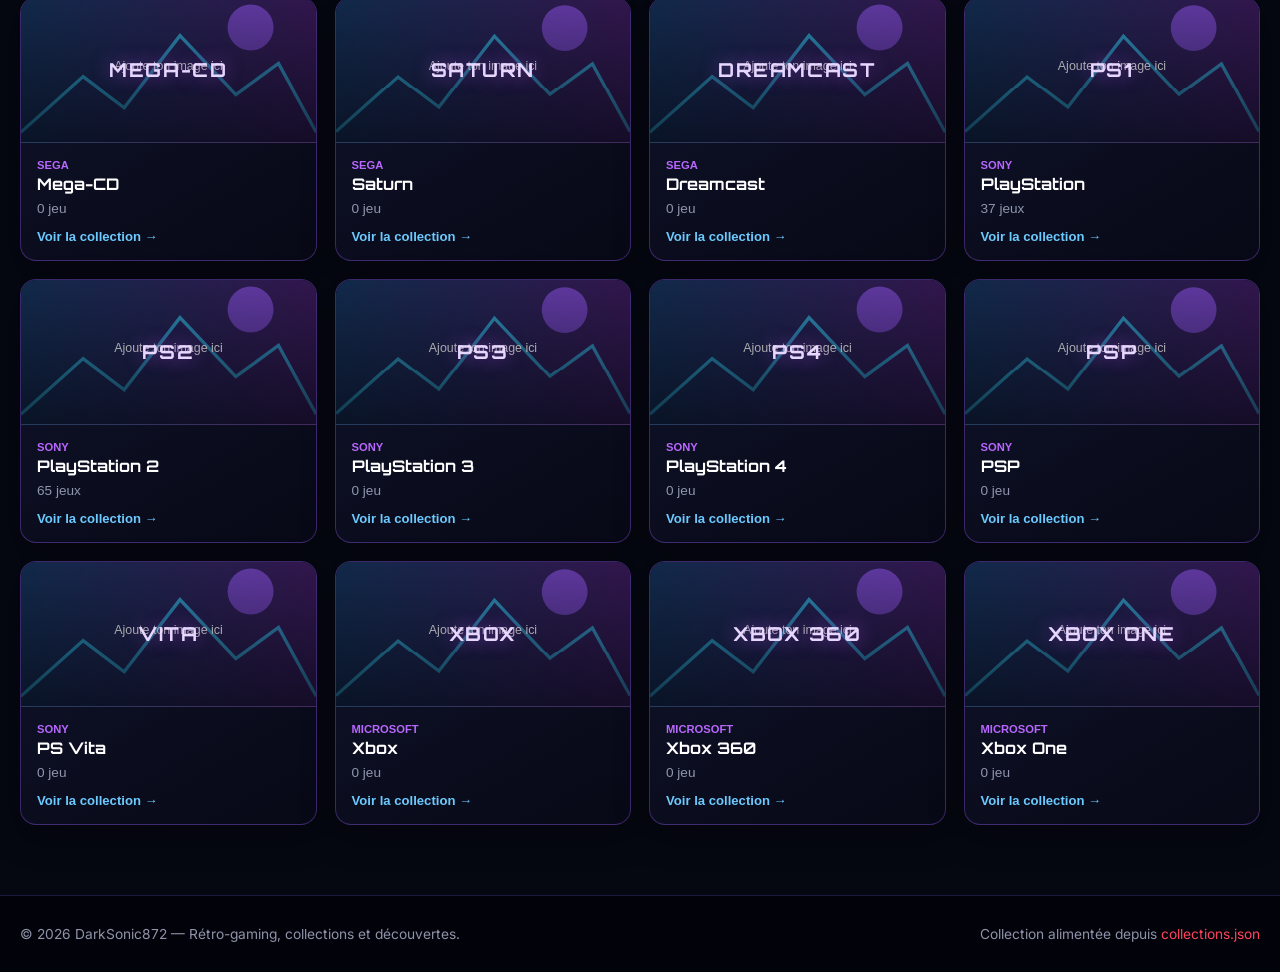
==== commit 1be7184d: "Add files via upload" ====
--- a/collections.html
+++ b/collections.html
@@ -1,2 +1,102 @@
-<!doctype html><html lang="fr"><head><meta charset="utf-8"><meta name="viewport" content="width=device-width,initial-scale=1"><meta name="description" content="Univers gaming et rétro-gaming de DarkSonic872"><title>Mes collections — DarkSonic872</title><link rel="preconnect" href="https://fonts.googleapis.com"><link rel="preconnect" href="https://fonts.gstatic.com" crossorigin><link href="https://fonts.googleapis.com/css2?family=Inter:wght@400;600;800&family=Orbitron:wght@600;800;900&display=swap" rel="stylesheet"><link rel="stylesheet" href="css/style.css"></head><body><header class="site-header"><div class="wrap nav"><a class="brand" href="index.html">DARK<span>SONIC872</span></a><button class="menu-btn" aria-label="Ouvrir le menu">☰</button><nav class="nav-links"><a href="index.html">Accueil</a><a href="collections.html">Collections</a><a href="jeux-de-coeur.html">Jeux de cœur</a><a href="retroachievements.html">RetroAchievements</a><a href="emissions.html">Émissions</a><a href="evenements.html">Événements</a></nav></div></header>
-<main><section class="page-hero"><div class="wrap"><span class="eyebrow">Galerie des collections</span><h1>Mes collections</h1><p>Consoles, jeux, accessoires et objets qui racontent mon histoire de joueur.</p></div></section><section><div class="wrap"><div class="filters"><button class="filter-btn active" data-filter="all">Tout</button><button class="filter-btn" data-filter="console">Consoles</button><button class="filter-btn" data-filter="jeu">Jeux</button><button class="filter-btn" data-filter="objet">Objets</button></div><div class="grid grid-3"><article class="card collection-card" data-category="console"><img src="images/placeholder.svg" alt="Console"><span class="meta">Console</span><h3>PlayStation 1</h3><p>Ajoute ici l’histoire de cette console et tes jeux préférés.</p></article><article class="card collection-card" data-category="jeu"><img src="images/placeholder.svg" alt="Jeu"><span class="meta">Jeu physique</span><h3>Final Fantasy IX</h3><p>Édition, état, année d’achat et anecdote personnelle.</p></article><article class="card collection-card" data-category="objet"><img src="images/placeholder.svg" alt="Objet"><span class="meta">Objet rétro</span><h3>Magazine ou guide</h3><p>Présente les objets rares ou particuliers de ta collection.</p></article></div></div></section></main><footer class="site-footer"><div class="wrap"><div class="socials"><a href="#">Twitch</a><a href="#">YouTube</a><a href="#">Discord</a><a href="#">Steam</a></div><p class="small">© 2026 DarkSonic872 — Rétro-gaming, collections et découvertes.</p></div></footer><script src="js/script.js"></script></body></html>+<!doctype html>
+<html lang="fr">
+<head>
+  <meta charset="utf-8">
+  <meta name="viewport" content="width=device-width,initial-scale=1">
+  <meta name="description" content="La collection gaming et rétro-gaming de DarkSonic872">
+  <title>Collections — DarkSonic872</title>
+  <link rel="preconnect" href="https://fonts.googleapis.com">
+  <link rel="preconnect" href="https://fonts.gstatic.com" crossorigin>
+  <link href="https://fonts.googleapis.com/css2?family=Inter:wght@400;600;800&family=Orbitron:wght@600;800;900&display=swap" rel="stylesheet">
+  <link rel="stylesheet" href="css/style.css">
+</head>
+<body class="collections-page">
+<header class="site-header">
+  <div class="wrap nav">
+    <a class="brand" href="index.html">DARK<span>SONIC872</span></a>
+    <button class="menu-btn" aria-label="Ouvrir le menu" aria-expanded="false">☰</button>
+    <nav class="nav-links">
+      <a href="index.html">Accueil</a>
+      <a class="active" href="collections.html">Collections</a>
+      <a href="jeux-de-coeur.html">Jeux de cœur</a>
+      <a href="retroachievements.html">RetroAchievements</a>
+      <a href="emissions.html">Émissions</a>
+      <a href="evenements.html">Événements</a>
+    </nav>
+  </div>
+</header>
+
+<main>
+  <section class="collection-hero">
+    <div class="wrap">
+      <span class="eyebrow">Le musée des collections</span>
+      <h1>Mes collections</h1>
+      <p>Choisis une plateforme pour explorer les jeux de ma collection. Le catalogue est prévu pour accueillir plusieurs centaines de titres sans devenir illisible.</p>
+    </div>
+  </section>
+
+  <section class="collection-browser">
+    <div class="wrap">
+      <div id="platform-view">
+        <div class="collection-toolbar">
+          <div class="family-filters" id="family-filters"></div>
+          <label class="collection-search">
+            <span>⌕</span>
+            <input id="platform-search" type="search" placeholder="Rechercher une plateforme…" autocomplete="off">
+          </label>
+        </div>
+        <div class="platform-grid" id="platform-grid"></div>
+      </div>
+
+      <div id="games-view" hidden>
+        <div class="catalog-heading">
+          <button class="back-platforms" id="back-platforms" type="button">← Toutes les plateformes</button>
+          <div>
+            <span class="eyebrow" id="catalog-family"></span>
+            <h2 id="catalog-title">Collection</h2>
+            <p id="catalog-count"></p>
+          </div>
+        </div>
+
+        <div class="catalog-controls">
+          <label class="collection-search grow">
+            <span>⌕</span>
+            <input id="game-search" type="search" placeholder="Rechercher un jeu…" autocomplete="off">
+          </label>
+          <select id="sort-games" aria-label="Trier les jeux">
+            <option value="az">Titre A → Z</option>
+            <option value="za">Titre Z → A</option>
+          </select>
+          <select id="region-filter" aria-label="Filtrer par région">
+            <option value="all">Toutes régions</option>
+            <option value="PAL">PAL</option>
+            <option value="JAP">JAP</option>
+            <option value="US">US</option>
+          </select>
+          <select id="state-filter" aria-label="Filtrer par état">
+            <option value="all">Tous états</option>
+            <option value="Complet">Complet</option>
+            <option value="Boîte">Boîte</option>
+            <option value="Loose">Loose</option>
+          </select>
+        </div>
+
+        <div class="demo-notice" id="demo-notice"></div>
+        <div class="games-grid" id="games-grid"></div>
+        <nav class="pagination" id="pagination" aria-label="Pagination de la collection"></nav>
+      </div>
+    </div>
+  </section>
+</main>
+
+<footer class="site-footer">
+  <div class="wrap footer-content">
+    <p>© 2026 DarkSonic872 — Rétro-gaming, collections et découvertes.</p>
+    <p>Collection alimentée depuis <span>collections.json</span></p>
+  </div>
+</footer>
+
+<script src="js/script.js"></script>
+<script src="js/collections.js"></script>
+</body>
+</html>
--- a/css/style.css
+++ b/css/style.css
@@ -126,7 +126,7 @@
 @keyframes logo-in { from { opacity: 0; transform: translateY(-18px) scale(.97); } to { opacity: 1; transform: none; } }
 .hero-tagline { display: flex; justify-content: center; flex-wrap: wrap; gap: 14px 26px; margin: 0 auto 30px; font-size: 1rem; font-weight: 600; }
 .hero-tagline span { white-space: nowrap; }
-.hero-links { display: grid; grid-template-columns: repeat(3, 1fr); gap: 18px; max-width: 1000px; margin: 0 auto; }
+.hero-links { display: grid; grid-template-columns: repeat(4, 1fr); gap: 16px; max-width: 1280px; margin: 0 auto; }
 .network-card {
   min-height: 116px;
   display: grid;
@@ -145,9 +145,11 @@
  .twitch-card { border-color: rgba(211,85,255,.82); box-shadow: 0 0 28px rgba(187,64,255,.18); }
 .norage-card { border-color: rgba(56,196,255,.82); box-shadow: 0 0 28px rgba(56,196,255,.18); }
 .syndicate-card { border-color: rgba(231,66,255,.82); box-shadow: 0 0 30px rgba(214,49,255,.20); }
+.youtube-card { border-color: rgba(255,65,65,.86); box-shadow: 0 0 28px rgba(255,45,45,.18); }
 .twitch-card:hover { box-shadow: 0 0 34px rgba(187,64,255,.34); }
 .norage-card:hover { box-shadow: 0 0 34px rgba(56,196,255,.32); }
 .syndicate-card:hover { border-color: #f05cff; box-shadow: 0 0 36px rgba(231,66,255,.38), 0 0 14px rgba(95,80,255,.20); }
+.youtube-card:hover { border-color: #ff4d4d; box-shadow: 0 0 36px rgba(255,45,45,.36); }
 .network-image {
   width: 66px; height: 66px;
   display: grid; place-items: center;
@@ -164,9 +166,11 @@
  .twitch-card strong { color: #e27bff; }
 .norage-card strong { color: #5fc9ff; }
 .syndicate-card strong { color: #f05cff; }
+.youtube-card strong { color: #ff6464; }
 .twitch-card .network-arrow { color: #e27bff; }
 .norage-card .network-arrow { color: #5fc9ff; }
 .syndicate-card .network-arrow { color: #f05cff; }
+.youtube-card .network-arrow { color: #ff6464; }
 .network-copy small { color: var(--muted); }
 .network-arrow { font-size: 1.55rem; }
 
@@ -198,7 +202,7 @@
 .card-content span { color: var(--muted); font-size: .88rem; }
 
 .bottom-section { padding: 20px 0 48px; }
-.bottom-grid { display: grid; grid-template-columns: 1.55fr 1fr; gap: 18px; }
+.bottom-grid { display: grid; grid-template-columns: 1fr; gap: 18px; }
 .live-panel, .find-me-panel {
   border: 1px solid rgba(97,152,255,.55);
   border-radius: 16px;
@@ -333,3 +337,140 @@
 
 /* RetroAchievements */
 .ra-month-card{margin-top:18px;border-color:rgba(255,210,92,.65);box-shadow:0 0 30px rgba(255,210,92,.12)}
+
+
+/* V2.6 — 4 boutons sous la bannière */
+@media (max-width: 1050px) {
+  .hero-links { grid-template-columns: repeat(2, minmax(0, 1fr)); max-width: 820px; }
+}
+@media (max-width: 620px) {
+  .hero-links { grid-template-columns: 1fr; }
+}
+
+
+/* =========================================================
+   COLLECTIONS V1
+   ========================================================= */
+.collections-page { background:
+  radial-gradient(circle at 12% 18%, rgba(117,52,255,.11), transparent 28%),
+  radial-gradient(circle at 88% 32%, rgba(36,174,255,.08), transparent 30%),
+  #050711;
+}
+.nav-links a.active { color: #fff; }
+.nav-links a.active::after { transform: scaleX(1); }
+
+.collection-hero { padding: 72px 0 30px; text-align: center; }
+.collection-hero .eyebrow, .catalog-heading .eyebrow {
+  color: #d579ff; font-weight: 800; text-transform: uppercase; letter-spacing: .13em; font-size: .76rem;
+}
+.collection-hero h1 {
+  margin: 8px 0 12px; font-family: Orbitron,sans-serif; font-size: clamp(2rem,5vw,4.4rem);
+  text-transform: uppercase; background: linear-gradient(90deg,#fff,#d66dff,#65c7ff);
+  -webkit-background-clip:text; background-clip:text; color:transparent;
+}
+.collection-hero p { max-width: 820px; margin: 0 auto; color: var(--muted); line-height: 1.7; }
+
+.collection-browser { padding: 22px 0 70px; }
+.collection-toolbar, .catalog-controls {
+  display:flex; gap:14px; align-items:center; justify-content:space-between; margin-bottom:24px;
+}
+.family-filters { display:flex; gap:8px; flex-wrap:wrap; }
+.family-btn, .back-platforms, .pagination button {
+  border:1px solid rgba(126,106,255,.32); background:rgba(12,15,35,.86); color:#b8bed2;
+  border-radius:999px; padding:10px 14px; cursor:pointer; font-weight:800; transition:.2s ease;
+}
+.family-btn:hover, .family-btn.active, .back-platforms:hover {
+  color:#fff; border-color:#bb5cff; box-shadow:0 0 20px rgba(187,92,255,.18); background:rgba(126,44,190,.18);
+}
+.collection-search {
+  min-width:280px; display:flex; align-items:center; gap:8px; border:1px solid rgba(100,174,255,.28);
+  background:rgba(9,12,29,.9); border-radius:12px; padding:0 12px;
+}
+.collection-search.grow { flex:1; }
+.collection-search span { color:#70c8ff; font-size:1.35rem; }
+.collection-search input { width:100%; min-height:44px; border:0; outline:0; background:transparent; color:#fff; font:inherit; }
+.collection-search input::placeholder { color:#73798f; }
+
+.platform-grid { display:grid; grid-template-columns:repeat(4,minmax(0,1fr)); gap:18px; }
+.platform-card {
+  appearance:none; width:100%; text-align:left; padding:0; overflow:hidden; cursor:pointer; color:#fff;
+  border:1px solid rgba(156,92,255,.34); border-radius:16px;
+  background:linear-gradient(150deg,rgba(17,20,45,.97),rgba(7,9,22,.98));
+  box-shadow:0 12px 34px rgba(0,0,0,.26); transition:transform .2s ease,border-color .2s ease,box-shadow .2s ease;
+}
+.platform-card:hover { transform:translateY(-6px); border-color:#b85cff; box-shadow:0 0 30px rgba(177,71,255,.18); }
+.platform-visual {
+  height:145px; display:grid; place-items:center; background-size:cover; background-position:center;
+  background-color:#0a0d20; border-bottom:1px solid rgba(255,255,255,.08); position:relative;
+}
+.platform-visual::after { content:""; position:absolute; inset:0; background:linear-gradient(180deg,rgba(5,7,18,.05),rgba(5,7,18,.65)); }
+.platform-visual b {
+  position:relative; z-index:1; font-family:Orbitron,sans-serif; letter-spacing:.08em; font-size:1.2rem;
+  color:#e7d7ff; text-shadow:0 0 18px rgba(189,87,255,.55);
+}
+.platform-info { display:flex; flex-direction:column; padding:16px 16px 8px; }
+.platform-info small { color:#b867ff; font-weight:800; text-transform:uppercase; font-size:.7rem; }
+.platform-info strong { margin:3px 0 7px; font-family:Orbitron,sans-serif; font-size:1rem; }
+.platform-info span { color:#8f96ad; font-size:.85rem; }
+.platform-card i { display:block; padding:5px 16px 16px; color:#6ccaff; font-style:normal; font-weight:800; font-size:.82rem; }
+
+.catalog-heading { display:grid; grid-template-columns:auto 1fr; gap:22px; align-items:center; margin-bottom:24px; }
+.catalog-heading h2 { margin:4px 0; font-family:Orbitron,sans-serif; font-size:clamp(1.7rem,4vw,3rem); text-transform:uppercase; }
+.catalog-heading p { margin:0; color:var(--muted); }
+.back-platforms { border-radius:10px; }
+
+.catalog-controls select {
+  min-height:46px; padding:0 34px 0 12px; border-radius:11px; border:1px solid rgba(100,174,255,.28);
+  background:#0b0f24; color:#dfe4f3; font:inherit; font-weight:700;
+}
+.demo-notice {
+  margin:0 0 18px; padding:11px 14px; border:1px dashed rgba(255,205,91,.38);
+  border-radius:10px; background:rgba(255,205,91,.06); color:#d7c99b; font-size:.82rem;
+}
+.games-grid { display:grid; grid-template-columns:repeat(6,minmax(0,1fr)); gap:16px; }
+.game-card {
+  overflow:hidden; border:1px solid rgba(91,117,192,.25); border-radius:13px;
+  background:linear-gradient(160deg,rgba(16,19,42,.98),rgba(7,9,21,.98)); transition:.2s ease;
+}
+.game-card:hover { transform:translateY(-5px); border-color:rgba(104,190,255,.65); box-shadow:0 0 24px rgba(61,153,255,.12); }
+.game-cover {
+  aspect-ratio:3/4; background-size:cover; background-position:center; background-color:#0c1025;
+  display:flex; align-items:flex-end; justify-content:flex-start; padding:10px; position:relative;
+}
+.game-cover::after { content:""; position:absolute; inset:0; background:linear-gradient(180deg,transparent 55%,rgba(4,6,16,.8)); }
+.game-cover span {
+  position:relative; z-index:1; padding:4px 7px; border-radius:6px; background:rgba(5,7,18,.78);
+  border:1px solid rgba(255,255,255,.12); color:#cdb5ff; font-size:.68rem; font-weight:900;
+}
+.game-info { padding:12px; }
+.game-info h3 { min-height:2.6em; margin:0 0 10px; font-size:.9rem; line-height:1.3; }
+.game-tags { display:flex; gap:6px; flex-wrap:wrap; }
+.game-tags span { padding:4px 7px; border-radius:999px; background:rgba(84,115,202,.12); color:#919bb9; font-size:.66rem; font-weight:800; }
+
+.pagination { display:flex; justify-content:center; align-items:center; gap:7px; margin-top:30px; flex-wrap:wrap; }
+.pagination button { min-width:40px; border-radius:9px; padding:9px 11px; }
+.pagination button.active { color:#fff; border-color:#b95cff; background:rgba(185,92,255,.2); box-shadow:0 0 18px rgba(185,92,255,.2); }
+.pagination button:disabled { opacity:.35; cursor:not-allowed; }
+.pagination span { color:#6f7488; }
+.collection-empty { grid-column:1/-1; padding:34px; text-align:center; color:#8d94aa; border:1px dashed rgba(255,255,255,.12); border-radius:14px; }
+
+@media (max-width:1150px) {
+  .platform-grid { grid-template-columns:repeat(3,1fr); }
+  .games-grid { grid-template-columns:repeat(5,1fr); }
+  .catalog-controls { flex-wrap:wrap; }
+}
+@media (max-width:850px) {
+  .collection-toolbar { align-items:stretch; flex-direction:column; }
+  .collection-search { min-width:0; }
+  .platform-grid { grid-template-columns:repeat(2,1fr); }
+  .games-grid { grid-template-columns:repeat(3,1fr); }
+  .catalog-heading { grid-template-columns:1fr; }
+}
+@media (max-width:560px) {
+  .collection-hero { padding-top:44px; }
+  .platform-grid { grid-template-columns:1fr; }
+  .games-grid { grid-template-columns:repeat(2,1fr); gap:10px; }
+  .catalog-controls { align-items:stretch; flex-direction:column; }
+  .catalog-controls select { width:100%; }
+  .game-info h3 { font-size:.82rem; }
+}
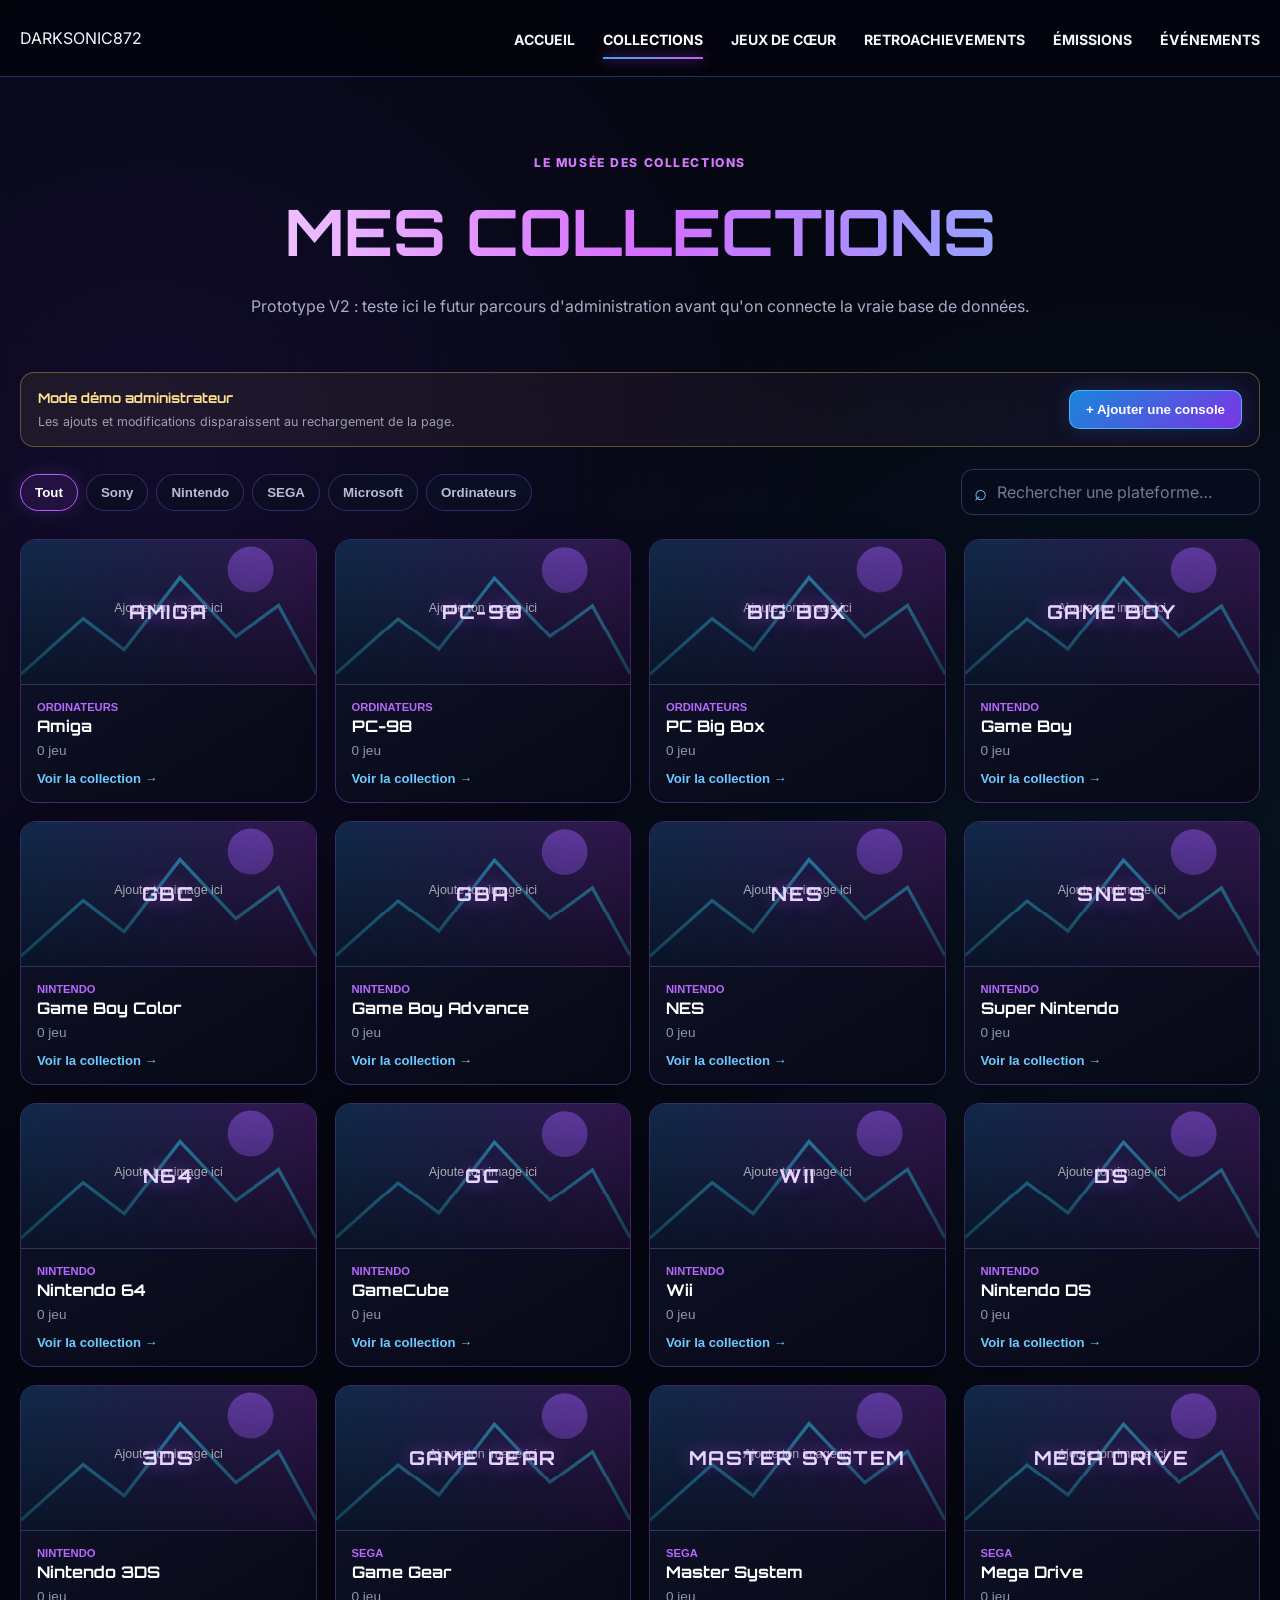
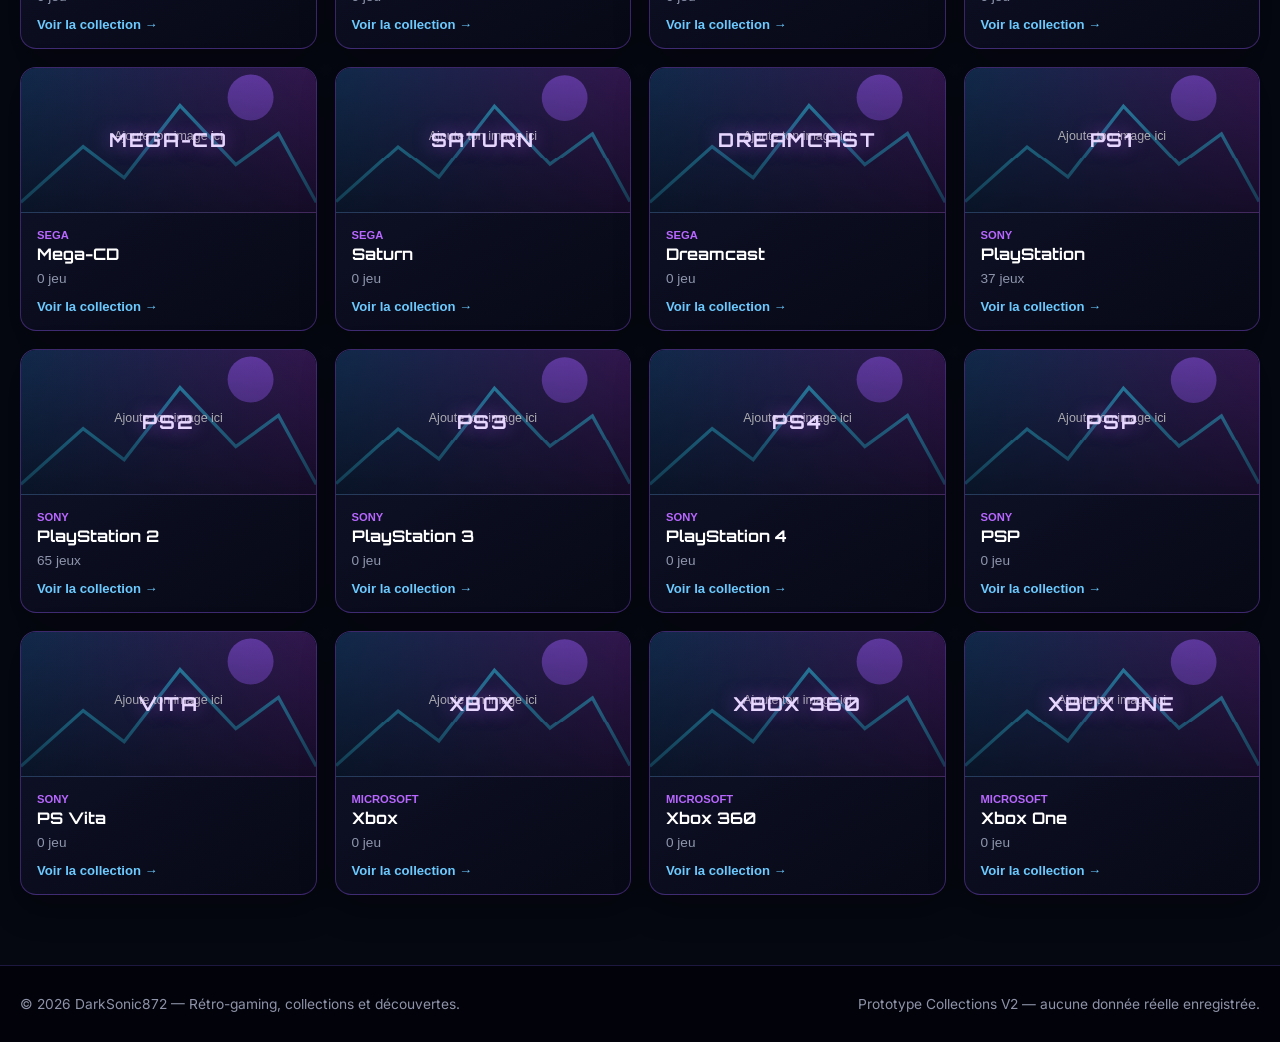
==== commit aebe3112: "Add files via upload" ====
--- a/collections.html
+++ b/collections.html
@@ -31,12 +31,20 @@
     <div class="wrap">
       <span class="eyebrow">Le musée des collections</span>
       <h1>Mes collections</h1>
-      <p>Choisis une plateforme pour explorer les jeux de ma collection. Le catalogue est prévu pour accueillir plusieurs centaines de titres sans devenir illisible.</p>
+      <p>Prototype V2 : teste ici le futur parcours d'administration avant qu'on connecte la vraie base de données.</p>
     </div>
   </section>
 
   <section class="collection-browser">
     <div class="wrap">
+      <div class="admin-demo-bar">
+        <div>
+          <strong>Mode démo administrateur</strong>
+          <span>Les ajouts et modifications disparaissent au rechargement de la page.</span>
+        </div>
+        <button class="admin-primary" id="add-platform-btn" type="button">+ Ajouter une console</button>
+      </div>
+
       <div id="platform-view">
         <div class="collection-toolbar">
           <div class="family-filters" id="family-filters"></div>
@@ -56,6 +64,7 @@
             <h2 id="catalog-title">Collection</h2>
             <p id="catalog-count"></p>
           </div>
+          <button class="admin-primary add-game-top" id="add-game-btn" type="button">+ Ajouter un jeu</button>
         </div>
 
         <div class="catalog-controls">
@@ -89,14 +98,23 @@
   </section>
 </main>
 
+<div class="modal-backdrop" id="admin-modal" hidden>
+  <section class="admin-modal-card" role="dialog" aria-modal="true" aria-labelledby="modal-title">
+    <button class="modal-close" id="modal-close" aria-label="Fermer">×</button>
+    <span class="eyebrow">Mode démo</span>
+    <h2 id="modal-title">Ajouter</h2>
+    <form id="admin-form"></form>
+  </section>
+</div>
+
 <footer class="site-footer">
   <div class="wrap footer-content">
     <p>© 2026 DarkSonic872 — Rétro-gaming, collections et découvertes.</p>
-    <p>Collection alimentée depuis <span>collections.json</span></p>
+    <p>Prototype Collections V2 — aucune donnée réelle enregistrée.</p>
   </div>
 </footer>
 
 <script src="js/script.js"></script>
-<script src="js/collections.js"></script>
+<script src="js/collections-v2.js"></script>
 </body>
 </html>
--- a/css/style.css
+++ b/css/style.css
@@ -474,3 +474,15 @@
   .catalog-controls select { width:100%; }
   .game-info h3 { font-size:.82rem; }
 }
+
+
+/* COLLECTIONS V2 — ADMIN DEMO */
+.admin-demo-bar{display:flex;justify-content:space-between;gap:20px;align-items:center;margin-bottom:22px;padding:15px 17px;border:1px solid rgba(255,205,91,.32);border-radius:14px;background:linear-gradient(90deg,rgba(255,205,91,.07),rgba(162,79,255,.06))}
+.admin-demo-bar div{display:flex;flex-direction:column;gap:3px}.admin-demo-bar strong{color:#ffe28d;font-family:Orbitron,sans-serif;font-size:.84rem}.admin-demo-bar span{color:#9b9fb1;font-size:.78rem}
+.admin-primary{border:1px solid rgba(80,210,255,.72);background:linear-gradient(135deg,#1786d9,#7c35e6);color:white;padding:11px 16px;border-radius:10px;font-weight:900;cursor:pointer;box-shadow:0 0 22px rgba(76,139,255,.18);transition:.2s ease;white-space:nowrap}.admin-primary:hover{transform:translateY(-2px);box-shadow:0 0 28px rgba(113,77,255,.35)}.add-game-top{justify-self:end}
+.platform-card-wrap{position:relative}.platform-card-wrap .platform-card{height:100%}.admin-card-actions{display:flex;gap:6px;position:absolute;top:8px;right:8px;z-index:3;opacity:0;transform:translateY(-4px);transition:.2s ease}.platform-card-wrap:hover .admin-card-actions{opacity:1;transform:none}
+.admin-card-actions button,.admin-game-actions button{border:1px solid rgba(255,255,255,.16);background:rgba(7,9,20,.9);color:#cfd5e6;border-radius:7px;padding:6px 8px;font-size:.68rem;font-weight:800;cursor:pointer}button.danger{color:#ff8f9b;border-color:rgba(255,75,95,.28)}
+.admin-game-actions{display:flex;gap:7px;margin-top:10px}.game-meta{margin:8px 0 0;color:#7b87a6;font-size:.72rem}.game-description{margin:7px 0 0;color:#949bb1;font-size:.72rem;line-height:1.45;display:-webkit-box;-webkit-line-clamp:3;-webkit-box-orient:vertical;overflow:hidden}
+.modal-backdrop{position:fixed;inset:0;z-index:9999;display:grid;place-items:center;padding:20px;background:rgba(2,3,10,.78);backdrop-filter:blur(10px)}.modal-backdrop[hidden]{display:none}body.modal-open{overflow:hidden}.admin-modal-card{width:min(680px,100%);max-height:90vh;overflow:auto;position:relative;border:1px solid rgba(182,88,255,.45);border-radius:18px;padding:26px;background:linear-gradient(155deg,#11162e,#080b19);box-shadow:0 30px 90px rgba(0,0,0,.55),0 0 44px rgba(150,67,255,.14)}.admin-modal-card h2{margin:6px 0 20px;font-family:Orbitron,sans-serif}.modal-close{position:absolute;right:15px;top:12px;width:36px;height:36px;border-radius:50%;border:1px solid rgba(255,255,255,.12);background:#090d20;color:#fff;font-size:1.5rem;cursor:pointer}
+#admin-form{display:grid;gap:14px}#admin-form label{display:grid;gap:7px;color:#c9cede;font-size:.82rem;font-weight:800}#admin-form input,#admin-form select,#admin-form textarea{width:100%;border:1px solid rgba(103,142,220,.28);border-radius:10px;background:#090d20;color:#f4f6ff;padding:11px 12px;font:inherit;outline:none}#admin-form input:focus,#admin-form select:focus,#admin-form textarea:focus{border-color:#8f5cff;box-shadow:0 0 0 3px rgba(143,92,255,.1)}.form-two{display:grid;grid-template-columns:1fr 1fr;gap:12px}.form-submit{margin-top:5px;min-height:46px}
+@media(max-width:760px){.admin-demo-bar{align-items:stretch;flex-direction:column}.admin-demo-bar .admin-primary{width:100%}.catalog-heading{grid-template-columns:1fr}.add-game-top{justify-self:stretch}.form-two{grid-template-columns:1fr}.admin-card-actions{opacity:1;transform:none}}
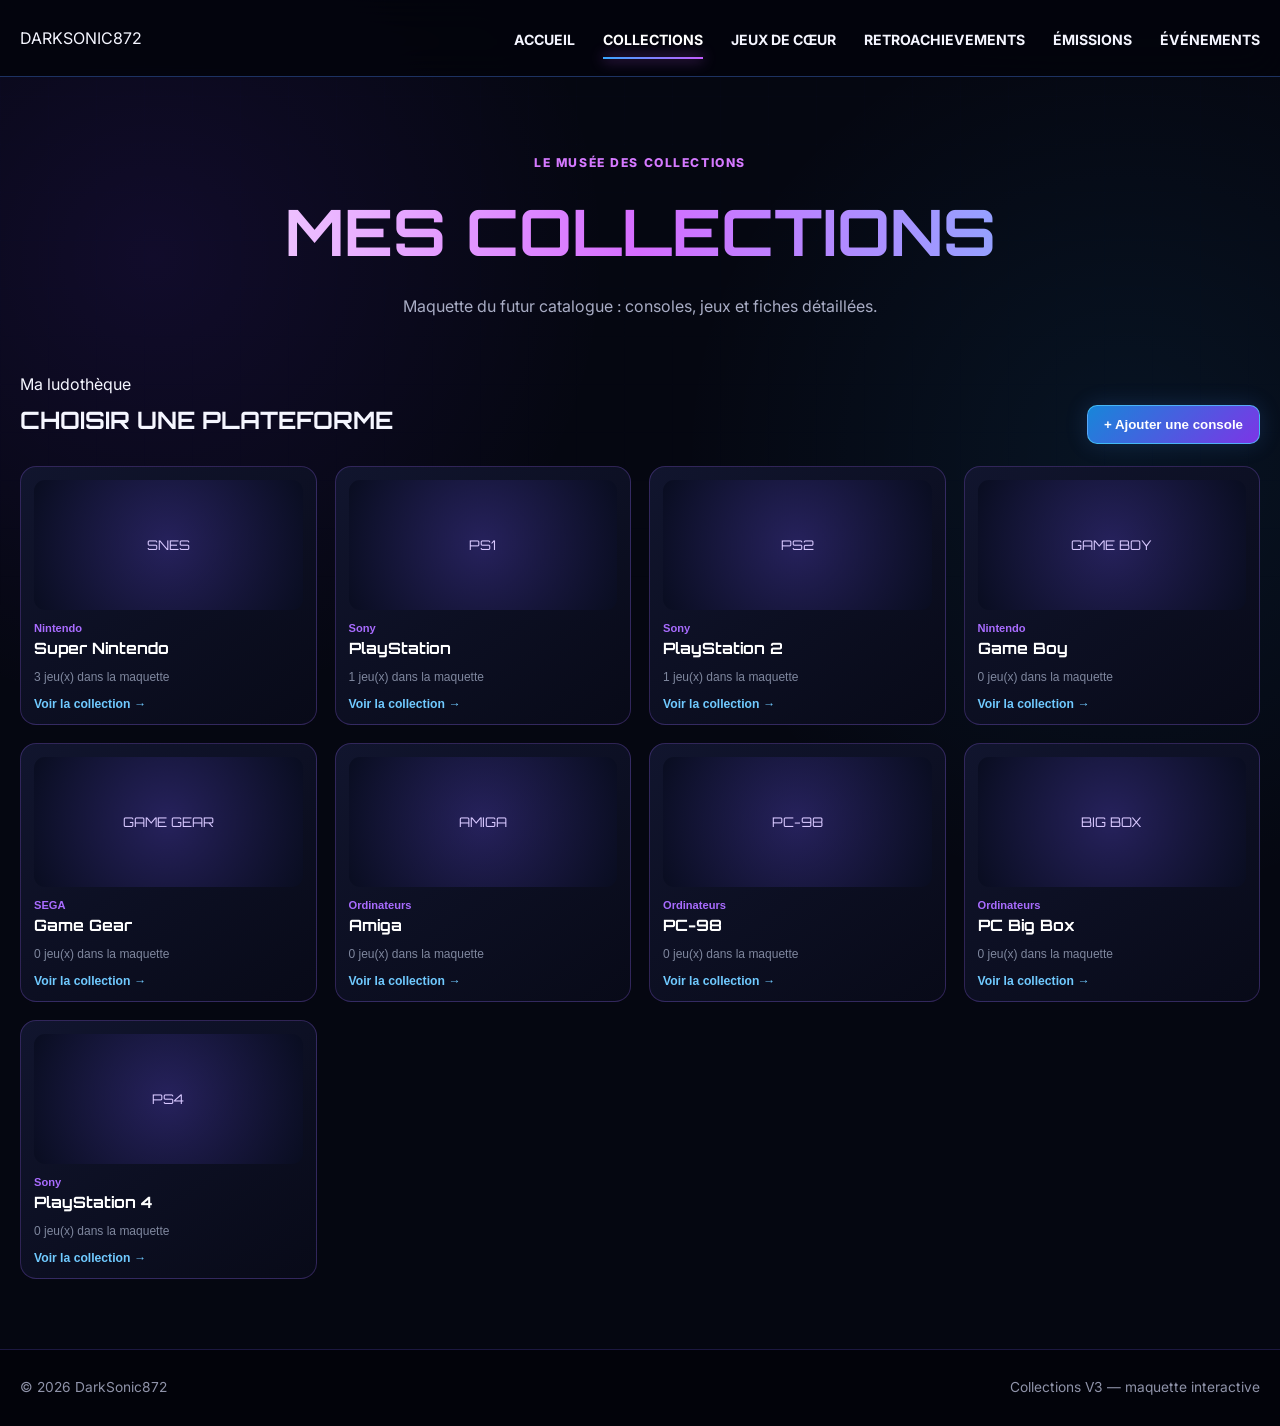
==== commit e3055cdf: "Add files via upload" ====
--- a/collections.html
+++ b/collections.html
@@ -1,120 +1,13 @@
-<!doctype html>
-<html lang="fr">
-<head>
-  <meta charset="utf-8">
-  <meta name="viewport" content="width=device-width,initial-scale=1">
-  <meta name="description" content="La collection gaming et rétro-gaming de DarkSonic872">
-  <title>Collections — DarkSonic872</title>
-  <link rel="preconnect" href="https://fonts.googleapis.com">
-  <link rel="preconnect" href="https://fonts.gstatic.com" crossorigin>
-  <link href="https://fonts.googleapis.com/css2?family=Inter:wght@400;600;800&family=Orbitron:wght@600;800;900&display=swap" rel="stylesheet">
-  <link rel="stylesheet" href="css/style.css">
-</head>
-<body class="collections-page">
-<header class="site-header">
-  <div class="wrap nav">
-    <a class="brand" href="index.html">DARK<span>SONIC872</span></a>
-    <button class="menu-btn" aria-label="Ouvrir le menu" aria-expanded="false">☰</button>
-    <nav class="nav-links">
-      <a href="index.html">Accueil</a>
-      <a class="active" href="collections.html">Collections</a>
-      <a href="jeux-de-coeur.html">Jeux de cœur</a>
-      <a href="retroachievements.html">RetroAchievements</a>
-      <a href="emissions.html">Émissions</a>
-      <a href="evenements.html">Événements</a>
-    </nav>
-  </div>
-</header>
-
-<main>
-  <section class="collection-hero">
-    <div class="wrap">
-      <span class="eyebrow">Le musée des collections</span>
-      <h1>Mes collections</h1>
-      <p>Prototype V2 : teste ici le futur parcours d'administration avant qu'on connecte la vraie base de données.</p>
-    </div>
-  </section>
-
-  <section class="collection-browser">
-    <div class="wrap">
-      <div class="admin-demo-bar">
-        <div>
-          <strong>Mode démo administrateur</strong>
-          <span>Les ajouts et modifications disparaissent au rechargement de la page.</span>
-        </div>
-        <button class="admin-primary" id="add-platform-btn" type="button">+ Ajouter une console</button>
-      </div>
-
-      <div id="platform-view">
-        <div class="collection-toolbar">
-          <div class="family-filters" id="family-filters"></div>
-          <label class="collection-search">
-            <span>⌕</span>
-            <input id="platform-search" type="search" placeholder="Rechercher une plateforme…" autocomplete="off">
-          </label>
-        </div>
-        <div class="platform-grid" id="platform-grid"></div>
-      </div>
-
-      <div id="games-view" hidden>
-        <div class="catalog-heading">
-          <button class="back-platforms" id="back-platforms" type="button">← Toutes les plateformes</button>
-          <div>
-            <span class="eyebrow" id="catalog-family"></span>
-            <h2 id="catalog-title">Collection</h2>
-            <p id="catalog-count"></p>
-          </div>
-          <button class="admin-primary add-game-top" id="add-game-btn" type="button">+ Ajouter un jeu</button>
-        </div>
-
-        <div class="catalog-controls">
-          <label class="collection-search grow">
-            <span>⌕</span>
-            <input id="game-search" type="search" placeholder="Rechercher un jeu…" autocomplete="off">
-          </label>
-          <select id="sort-games" aria-label="Trier les jeux">
-            <option value="az">Titre A → Z</option>
-            <option value="za">Titre Z → A</option>
-          </select>
-          <select id="region-filter" aria-label="Filtrer par région">
-            <option value="all">Toutes régions</option>
-            <option value="PAL">PAL</option>
-            <option value="JAP">JAP</option>
-            <option value="US">US</option>
-          </select>
-          <select id="state-filter" aria-label="Filtrer par état">
-            <option value="all">Tous états</option>
-            <option value="Complet">Complet</option>
-            <option value="Boîte">Boîte</option>
-            <option value="Loose">Loose</option>
-          </select>
-        </div>
-
-        <div class="demo-notice" id="demo-notice"></div>
-        <div class="games-grid" id="games-grid"></div>
-        <nav class="pagination" id="pagination" aria-label="Pagination de la collection"></nav>
-      </div>
-    </div>
-  </section>
-</main>
-
-<div class="modal-backdrop" id="admin-modal" hidden>
-  <section class="admin-modal-card" role="dialog" aria-modal="true" aria-labelledby="modal-title">
-    <button class="modal-close" id="modal-close" aria-label="Fermer">×</button>
-    <span class="eyebrow">Mode démo</span>
-    <h2 id="modal-title">Ajouter</h2>
-    <form id="admin-form"></form>
-  </section>
-</div>
-
-<footer class="site-footer">
-  <div class="wrap footer-content">
-    <p>© 2026 DarkSonic872 — Rétro-gaming, collections et découvertes.</p>
-    <p>Prototype Collections V2 — aucune donnée réelle enregistrée.</p>
-  </div>
-</footer>
-
-<script src="js/script.js"></script>
-<script src="js/collections-v2.js"></script>
-</body>
-</html>
+<!doctype html><html lang="fr"><head><meta charset="utf-8"><meta name="viewport" content="width=device-width,initial-scale=1">
+<title>Collections — DarkSonic872</title><link rel="preconnect" href="https://fonts.googleapis.com"><link rel="preconnect" href="https://fonts.gstatic.com" crossorigin>
+<link href="https://fonts.googleapis.com/css2?family=Inter:wght@400;600;800&family=Orbitron:wght@600;800;900&display=swap" rel="stylesheet"><link rel="stylesheet" href="css/style.css"></head>
+<body class="collections-page"><header class="site-header"><div class="wrap nav"><a class="brand" href="index.html">DARK<span>SONIC872</span></a><nav class="nav-links"><a href="index.html">Accueil</a><a class="active" href="collections.html">Collections</a><a href="jeux-de-coeur.html">Jeux de cœur</a><a href="retroachievements.html">RetroAchievements</a><a href="emissions.html">Émissions</a><a href="evenements.html">Événements</a></nav></div></header>
+<main><section class="collection-hero"><div class="wrap"><span class="eyebrow">Le musée des collections</span><h1>Mes collections</h1><p>Maquette du futur catalogue : consoles, jeux et fiches détaillées.</p></div></section>
+<section class="collection-browser"><div class="wrap">
+<div id="platforms"><div class="v3head"><div><span class="eyebrow">Ma ludothèque</span><h2>Choisir une plateforme</h2></div><button class="admin-primary" id="addConsole">+ Ajouter une console</button></div><div class="platform-grid" id="platformGrid"></div></div>
+<div id="games" hidden><button class="back-platforms" id="backPlatforms">← Mes collections</button><div class="v3head consolehead"><div><span class="eyebrow" id="family"></span><h2 id="consoleName"></h2><p id="gameCount"></p></div><button class="admin-primary" id="addGame">+ Ajouter un jeu</button></div><div class="catalog-controls"><label class="collection-search grow"><span>⌕</span><input id="searchGame" placeholder="Rechercher un jeu…"></label><select id="sort"><option value="az">Titre A → Z</option><option value="za">Titre Z → A</option></select></div><div class="simple-grid" id="gameGrid"></div></div>
+<div id="detail" hidden><button class="back-platforms" id="backGames">← Retour aux jeux</button><div class="detail-layout"><aside><div class="big-cover" id="bigCover"></div><button class="admin-primary full" id="editGame">Modifier ma fiche</button></aside><article><span class="eyebrow" id="detailPlatform"></span><h2 id="detailTitle"></h2><p class="lead" id="short"></p><div class="facts" id="facts"></div><section class="v3panel"><h3>Description du jeu</h3><p id="description"></p></section><section class="v3panel mine"><div class="mine-title"><h3>Mon exemplaire / Mon avis</h3><strong id="score"></strong></div><div class="facts" id="myfacts"></div><h3>Mon avis</h3><p id="opinion"></p></section><section class="v3panel anecdote"><h3>✦ Anecdote</h3><p id="anecdote"></p></section><section class="v3panel future"><span class="eyebrow">Prévu plus tard</span><h3>Note des visiteurs & commentaires</h3><p>Cette zone sera activée plus tard avec comptes, votes et modération.</p></section></article></div></div>
+</div></section></main>
+<div class="modal-backdrop" id="modal" hidden><section class="admin-modal-card v3modal"><button class="modal-close" id="close">×</button><span class="eyebrow" id="modalEye">Base de démonstration</span><h2 id="modalTitle"></h2><div id="modalBody"></div></section></div>
+<footer class="site-footer"><div class="wrap footer-content"><p>© 2026 DarkSonic872</p><p>Collections V3 — maquette interactive</p></div></footer>
+<script src="js/script.js"></script><script src="js/collections-v3.js"></script></body></html>
--- a/css/style.css
+++ b/css/style.css
@@ -486,3 +486,7 @@
 .modal-backdrop{position:fixed;inset:0;z-index:9999;display:grid;place-items:center;padding:20px;background:rgba(2,3,10,.78);backdrop-filter:blur(10px)}.modal-backdrop[hidden]{display:none}body.modal-open{overflow:hidden}.admin-modal-card{width:min(680px,100%);max-height:90vh;overflow:auto;position:relative;border:1px solid rgba(182,88,255,.45);border-radius:18px;padding:26px;background:linear-gradient(155deg,#11162e,#080b19);box-shadow:0 30px 90px rgba(0,0,0,.55),0 0 44px rgba(150,67,255,.14)}.admin-modal-card h2{margin:6px 0 20px;font-family:Orbitron,sans-serif}.modal-close{position:absolute;right:15px;top:12px;width:36px;height:36px;border-radius:50%;border:1px solid rgba(255,255,255,.12);background:#090d20;color:#fff;font-size:1.5rem;cursor:pointer}
 #admin-form{display:grid;gap:14px}#admin-form label{display:grid;gap:7px;color:#c9cede;font-size:.82rem;font-weight:800}#admin-form input,#admin-form select,#admin-form textarea{width:100%;border:1px solid rgba(103,142,220,.28);border-radius:10px;background:#090d20;color:#f4f6ff;padding:11px 12px;font:inherit;outline:none}#admin-form input:focus,#admin-form select:focus,#admin-form textarea:focus{border-color:#8f5cff;box-shadow:0 0 0 3px rgba(143,92,255,.1)}.form-two{display:grid;grid-template-columns:1fr 1fr;gap:12px}.form-submit{margin-top:5px;min-height:46px}
 @media(max-width:760px){.admin-demo-bar{align-items:stretch;flex-direction:column}.admin-demo-bar .admin-primary{width:100%}.catalog-heading{grid-template-columns:1fr}.add-game-top{justify-self:stretch}.form-two{grid-template-columns:1fr}.admin-card-actions{opacity:1;transform:none}}
+
+/* Collections V3 */
+.v3head{display:flex;justify-content:space-between;align-items:end;gap:20px;margin:0 0 22px}.v3head h2,.detail-layout h2{font-family:Orbitron,sans-serif;text-transform:uppercase;margin:5px 0}.v3platform{border:1px solid rgba(135,94,220,.3);border-radius:16px;background:linear-gradient(145deg,#11152e,#080a18);color:#fff;text-align:left;padding:13px;cursor:pointer}.v3platform:hover{transform:translateY(-4px);border-color:#a95dff}.consolepic{height:130px;display:grid;place-items:center;border-radius:11px;background:radial-gradient(circle,rgba(111,83,255,.25),#090d20);font-family:Orbitron,sans-serif;color:#d8c8ff}.v3platform small{display:block;color:#a96cff;font-weight:800;margin-top:12px}.v3platform h3{font-family:Orbitron,sans-serif;margin:4px 0}.v3platform p{color:#7f879e;font-size:.75rem}.v3platform b{color:#70caff;font-size:.76rem}.simple-grid{display:grid;grid-template-columns:repeat(6,1fr);gap:18px}.v3game{border:0;background:none;color:#fff;text-align:left;padding:0;cursor:pointer}.cover,.big-cover{display:grid;place-items:center;text-align:center;background:linear-gradient(145deg,#19244a,#090d20);border:1px solid rgba(103,153,230,.28);color:#d5ddff;font-family:Orbitron,sans-serif}.cover{aspect-ratio:3/4;border-radius:10px;padding:12px;font-size:.72rem}.v3game:hover .cover{transform:translateY(-5px);border-color:#6fcaff}.v3game h3{font-size:.86rem;margin:9px 0 4px}.v3game p{font-size:.7rem;line-height:1.45;color:#858da3;margin:0}.detail-layout{display:grid;grid-template-columns:280px 1fr;gap:34px;margin-top:20px}.detail-layout aside{position:sticky;top:90px;align-self:start}.big-cover{aspect-ratio:3/4;border-radius:15px;padding:25px}.full{width:100%;margin-top:12px}.lead{color:#a2a9bd;line-height:1.6}.facts{display:grid;grid-template-columns:repeat(4,1fr);gap:9px;margin:20px 0}.facts div{padding:11px;border:1px solid rgba(100,140,210,.2);border-radius:9px;background:#0a0e20}.facts span{display:block;color:#747e98;font-size:.65rem;text-transform:uppercase}.facts b{display:block;margin-top:4px;font-size:.8rem}.v3panel{padding:19px;border:1px solid rgba(255,255,255,.08);border-radius:14px;background:rgba(10,13,29,.7);margin-top:17px}.v3panel h3{font-family:Orbitron,sans-serif;margin:0 0 9px}.v3panel p{color:#9299ae;line-height:1.6}.mine{border-color:rgba(74,191,255,.25)}.mine-title{display:flex;justify-content:space-between}.mine-title strong{font-family:Orbitron,sans-serif;color:#71d0ff;font-size:1.4rem}.anecdote{border-color:rgba(255,199,78,.28);background:rgba(255,190,50,.05)}.future{border-style:dashed}.v3modal{width:min(850px,100%)}.modalintro{color:#8d95aa}.dbresults{display:grid;gap:9px;margin-top:18px}.dbresults button{display:grid;grid-template-columns:80px 1fr auto;gap:13px;align-items:center;width:100%;padding:10px;border:1px solid rgba(110,140,205,.22);border-radius:11px;background:#090d20;color:#fff;text-align:left;cursor:pointer}.dbresults button>div{height:60px;display:grid;place-items:center;border-radius:7px;background:#151d3c;font-family:Orbitron,sans-serif;font-size:.65rem;text-align:center}.dbresults span{display:flex;flex-direction:column;gap:3px}.dbresults small{color:#a96bff}.dbresults em{color:#7d859a;font-style:normal;font-size:.72rem}.dbresults strong{color:#6ecaff;font-size:.75rem}.prefill{padding:10px;margin-bottom:15px;border:1px solid rgba(70,210,150,.2);border-radius:8px;color:#8bd8b4;background:rgba(70,210,150,.05)}#mineForm{display:grid;gap:13px}#mineForm label{display:grid;gap:6px;font-weight:800;color:#cbd0df}#mineForm input,#mineForm select,#mineForm textarea{background:#090d20;border:1px solid rgba(110,140,205,.25);border-radius:9px;color:#fff;padding:10px}.anecdoteInput{padding:11px;border:1px solid rgba(255,199,78,.2);border-radius:10px}.form-two{display:grid;grid-template-columns:1fr 1fr;gap:10px}
+@media(max-width:1000px){.simple-grid{grid-template-columns:repeat(4,1fr)}.facts{grid-template-columns:repeat(2,1fr)}}@media(max-width:700px){.v3head{align-items:stretch;flex-direction:column}.simple-grid{grid-template-columns:repeat(2,1fr)}.detail-layout{grid-template-columns:1fr}.detail-layout aside{position:static;max-width:280px;margin:auto}.form-two{grid-template-columns:1fr}}
